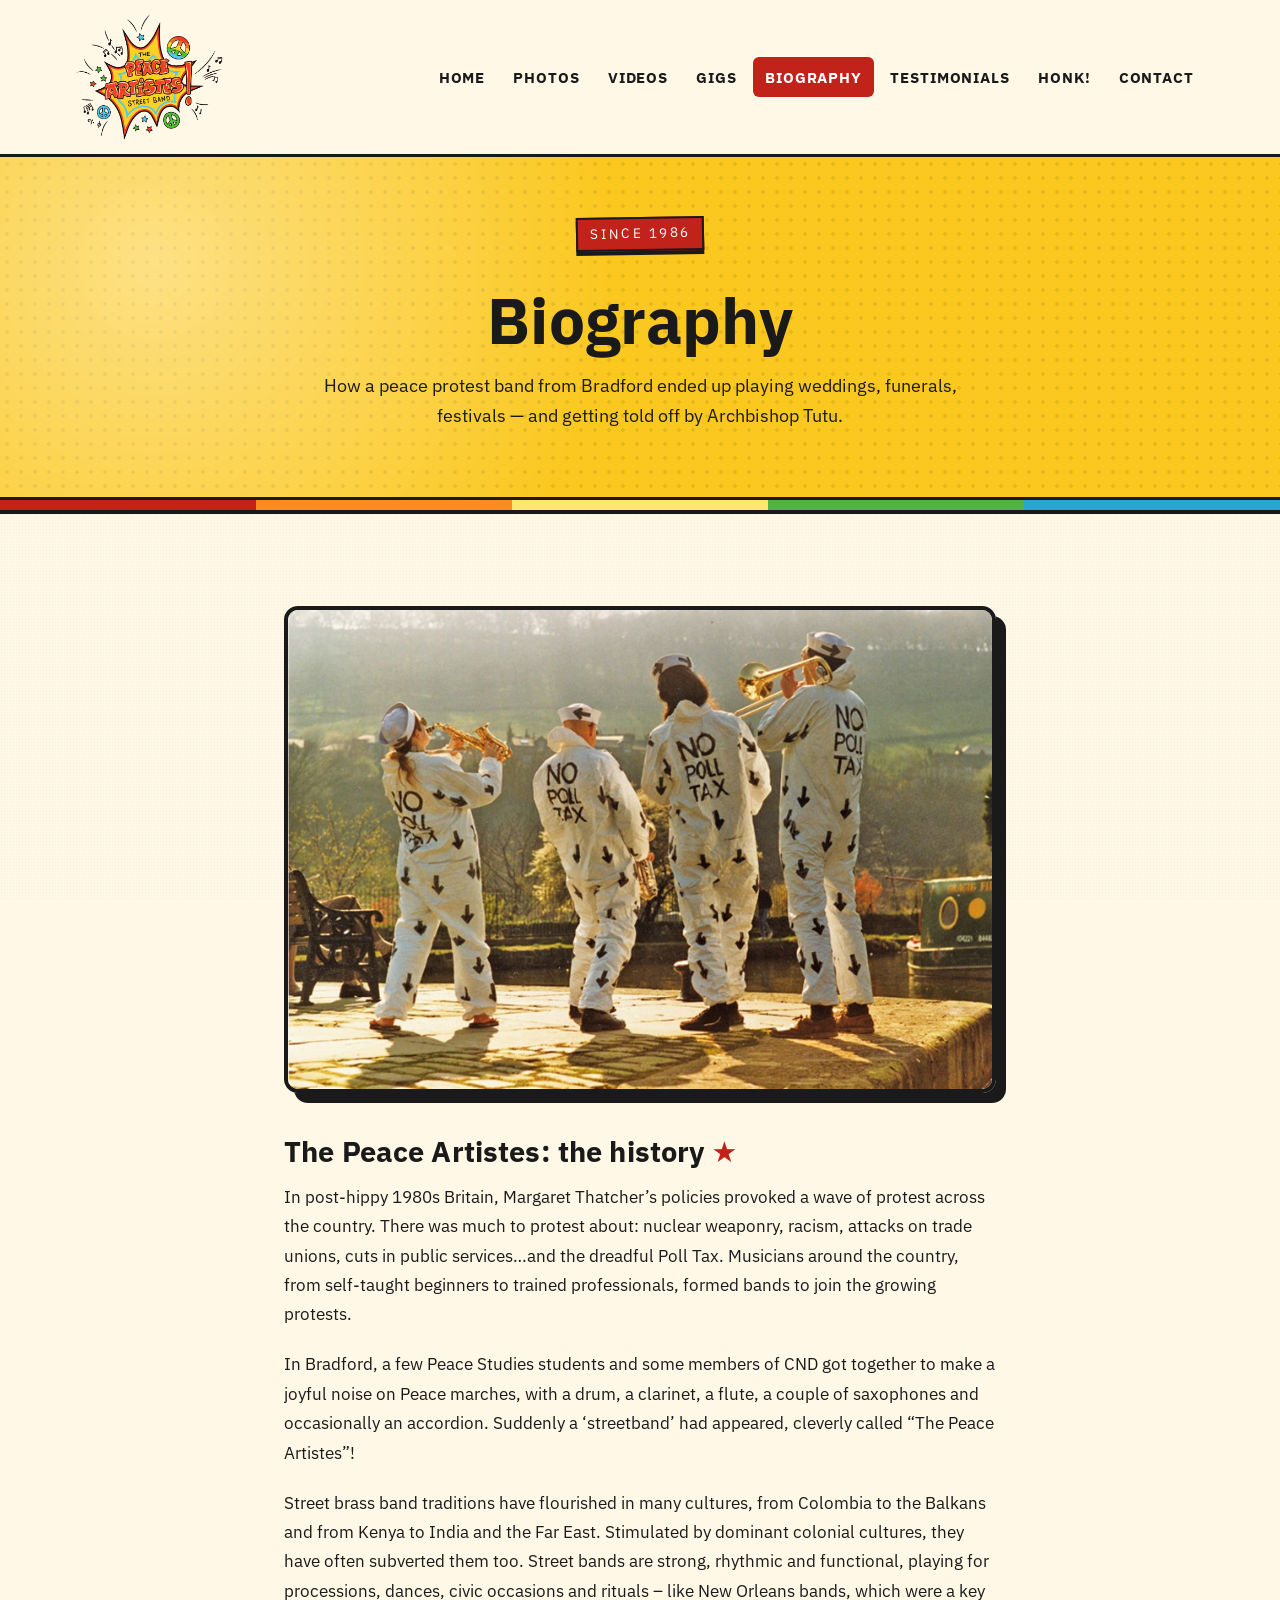
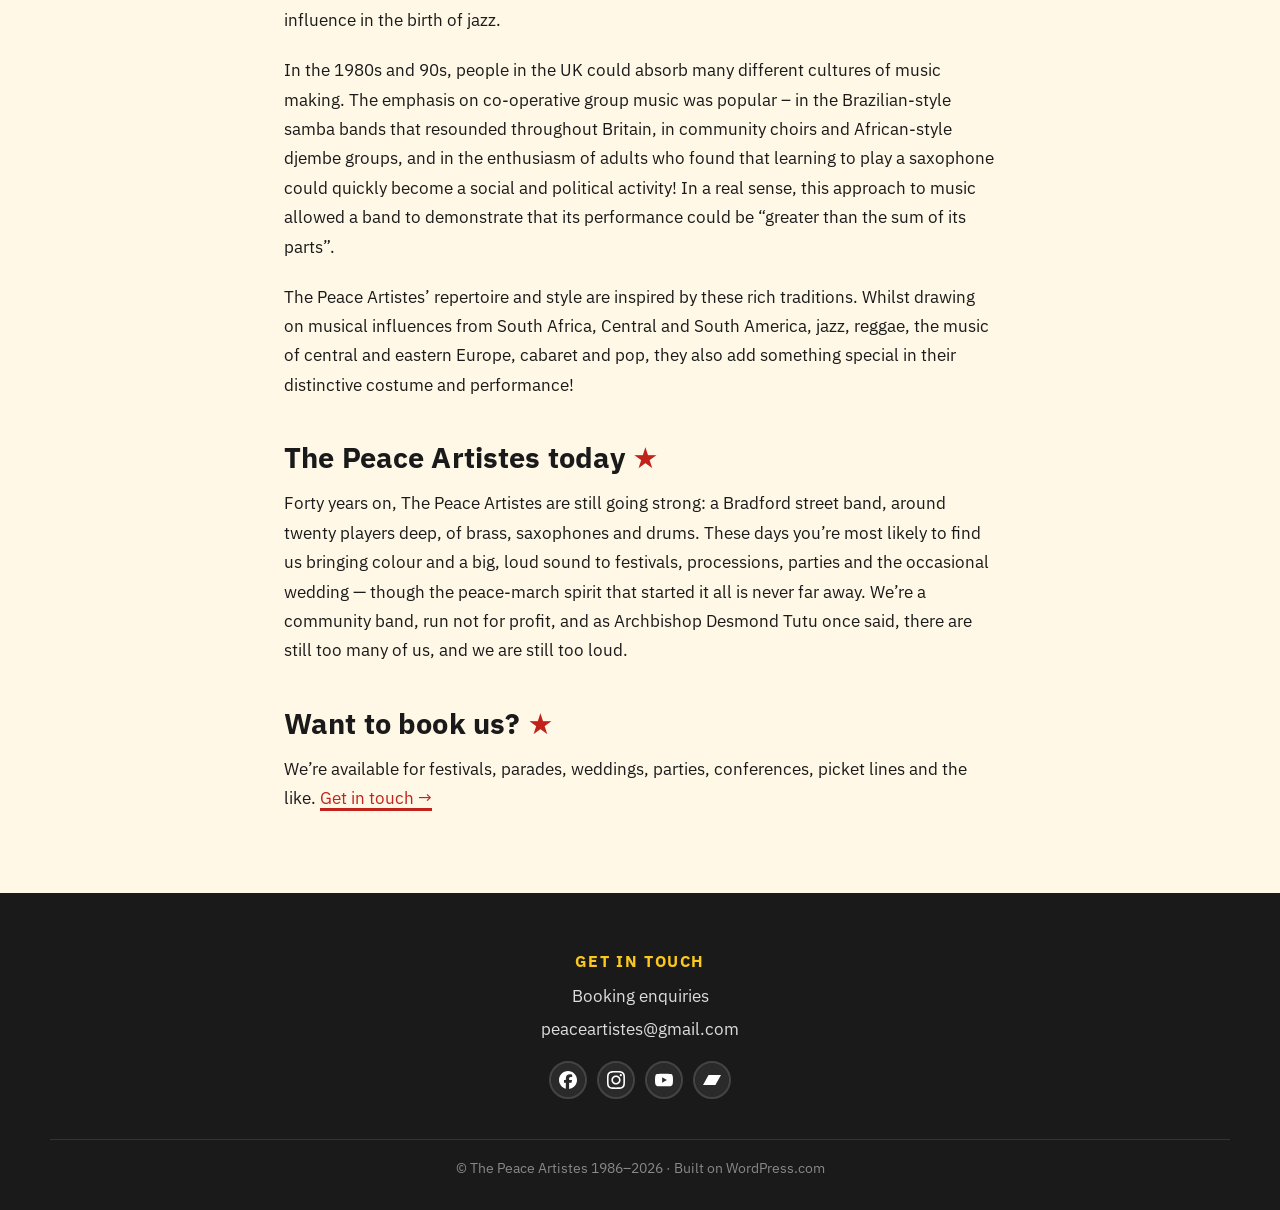
==== biography.html @ a94bdf6c "Add Testimonials page (real quotes from old site) and Testimonials menu item site-wide" ====
<!doctype html>
<html lang="en-GB">
<head>
  <meta charset="utf-8">
  <meta name="viewport" content="width=device-width, initial-scale=1">
  <title>Biography — The Peace Artistes</title>
  <meta name="description" content="The story of The Peace Artistes — a Bradford street band born out of 1980s CND marches and still going loud.">
  <link rel="preconnect" href="https://fonts.googleapis.com">
  <link rel="preconnect" href="https://fonts.gstatic.com" crossorigin>
  <link href="https://fonts.googleapis.com/css2?family=IBM+Plex+Sans:wght@400;500;600;700&display=swap" rel="stylesheet">
  <link rel="icon" type="image/png" sizes="32x32" href="assets/favicon-32.png">
  <link rel="icon" href="assets/favicon.ico">
  <link rel="apple-touch-icon" href="assets/favicon-180.png">
  <link rel="stylesheet" href="styles.css">
</head>
<body>

<a class="skip-link" href="#main">Skip to main content</a>

<header class="site-header">
  <div class="container">
    <a class="site-logo" href="index.html" aria-label="The Peace Artistes — Home">
      <img src="assets/logo-colour-transparent.png" alt="The Peace Artistes Street Band">
    </a>
    <button class="nav-toggle" type="button" aria-controls="primary-nav" aria-expanded="false" aria-label="Toggle navigation menu" onclick="(function(b){var n=document.getElementById('primary-nav');var open=n.classList.toggle('is-open');b.setAttribute('aria-expanded', open?'true':'false');})(this)"><span aria-hidden="true">&#9776;</span></button>
    <nav class="site-nav" id="primary-nav" aria-label="Primary">
      <ul>
        <li><a href="index.html">Home</a></li>
        <li><a href="photos.html">Photos</a></li>
        <li><a href="videos.html">Videos</a></li>
        <li><a href="gigs.html">Gigs</a></li>
        <li><a href="biography.html" class="is-active">Biography</a></li>
        <li><a href="testimonials.html">Testimonials</a></li>
        <li><a href="honk.html">HONK!</a></li>
        <li><a href="contact.html">Contact</a></li>
      </ul>
    </nav>
  </div>
</header>

<main id="main">

  <section class="page-hero">
    <div class="container">
      <span class="eyebrow">Since 1986</span>
      <h1>Biography</h1>
      <p class="lead">How a peace protest band from Bradford ended up playing weddings, funerals, festivals — and getting told off by Archbishop Tutu.</p>
    </div>
  </section>

  <article class="bio-article">

    <figure>
      <img src="assets/history-poll-tax.jpg" alt="The Peace Artistes in their early years — band members in white boilersuits painted with ‘NO POLL TAX’ and arrows, playing brass on a Yorkshire hillside">
    </figure>

    <h2>The Peace Artistes: the history <span class="star">&#9733;</span></h2>

    <p>In post-hippy 1980s Britain, Margaret Thatcher’s policies provoked a wave of protest across the country. There was much to protest about: nuclear weaponry, racism, attacks on trade unions, cuts in public services…and the dreadful Poll Tax. Musicians around the country, from self-taught beginners to trained professionals, formed bands to join the growing protests.</p>

    <p>In Bradford, a few Peace Studies students and some members of CND got together to make a joyful noise on Peace marches, with a drum, a clarinet, a flute, a couple of saxophones and occasionally an accordion. Suddenly a ‘streetband’ had appeared, cleverly called “The Peace Artistes”!</p>

    <p>Street brass band traditions have flourished in many cultures, from Colombia to the Balkans and from Kenya to India and the Far East. Stimulated by dominant colonial cultures, they have often subverted them too. Street bands are strong, rhythmic and functional, playing for processions, dances, civic occasions and rituals – like New Orleans bands, which were a key influence in the birth of jazz.</p>

    <p>In the 1980s and 90s, people in the UK could absorb many different cultures of music making. The emphasis on co-operative group music was popular – in the Brazilian-style samba bands that resounded throughout Britain, in community choirs and African-style djembe groups, and in the enthusiasm of adults who found that learning to play a saxophone could quickly become a social and political activity! In a real sense, this approach to music allowed a band to demonstrate that its performance could be “greater than the sum of its parts”.</p>

    <p>The Peace Artistes’ repertoire and style are inspired by these rich traditions. Whilst drawing on musical influences from South Africa, Central and South America, jazz, reggae, the music of central and eastern Europe, cabaret and pop, they also add something special in their distinctive costume and performance!</p>

    <h2>The Peace Artistes today <span class="star">&#9733;</span></h2>
    <p>Forty years on, The Peace Artistes are still going strong: a Bradford street band, around twenty players deep, of brass, saxophones and drums. These days you’re most likely to find us bringing colour and a big, loud sound to festivals, processions, parties and the occasional wedding — though the peace-march spirit that started it all is never far away. We’re a community band, run not for profit, and as Archbishop Desmond Tutu once said, there are still too many of us, and we are still too loud.</p>

    <h2>Want to book us? <span class="star">&#9733;</span></h2>
    <p>We’re available for festivals, parades, weddings, parties, conferences, picket lines and the like. <a href="contact.html">Get in touch &rarr;</a></p>

  </article>

</main>

<footer class="site-footer">
  <div class="container">
    <div>
      <h4>Get in touch</h4>
      <ul>
        <li><a href="contact.html">Booking enquiries</a></li>

        <li><a href="mailto:peaceartistes@gmail.com">peaceartistes@gmail.com</a></li>
      </ul>
        <div style="margin-top: 18px;"><div class="socials" aria-label="Social links">
        <a href="#" aria-label="Facebook"><svg xmlns="http://www.w3.org/2000/svg" viewBox="0 0 24 24" width="18" height="18" fill="currentColor" aria-hidden="true"><path d="M9.101 23.691v-7.98H6.627v-3.667h2.474v-1.58c0-4.085 1.848-5.978 5.858-5.978.401 0 .955.042 1.468.103a8.68 8.68 0 0 1 1.141.195v3.325a8.623 8.623 0 0 0-.653-.036 26.805 26.805 0 0 0-.733-.009c-.707 0-1.259.096-1.675.309a1.686 1.686 0 0 0-.679.622c-.258.42-.374.995-.374 1.752v1.297h3.919l-.386 2.103-.287 1.564h-3.246v8.245C19.396 23.238 24 18.179 24 12.044c0-6.627-5.373-12-12-12s-12 5.373-12 12c0 5.628 3.874 10.35 9.101 11.647Z"/></svg></a>
        <a href="#" aria-label="Instagram"><svg xmlns="http://www.w3.org/2000/svg" viewBox="0 0 24 24" width="18" height="18" fill="currentColor" aria-hidden="true"><path d="M12 0C8.74 0 8.333.015 7.053.072 5.775.132 4.905.333 4.14.63c-.789.306-1.459.717-2.126 1.384S.935 3.35.63 4.14C.333 4.905.131 5.775.072 7.053.012 8.333 0 8.74 0 12s.015 3.667.072 4.947c.06 1.277.261 2.148.558 2.913.306.788.717 1.459 1.384 2.126.667.666 1.336 1.079 2.126 1.384.766.296 1.636.499 2.913.558C8.333 23.988 8.74 24 12 24s3.667-.015 4.947-.072c1.277-.06 2.148-.262 2.913-.558.788-.306 1.459-.718 2.126-1.384.666-.667 1.079-1.335 1.384-2.126.296-.765.499-1.636.558-2.913.06-1.28.072-1.687.072-4.947s-.015-3.667-.072-4.947c-.06-1.277-.262-2.149-.558-2.913-.306-.789-.718-1.459-1.384-2.126C21.319 1.347 20.651.935 19.86.63c-.765-.297-1.636-.499-2.913-.558C15.667.012 15.26 0 12 0zm0 2.16c3.203 0 3.585.016 4.85.071 1.17.055 1.805.249 2.227.415.562.217.96.477 1.382.896.419.42.679.819.896 1.381.164.422.36 1.057.413 2.227.057 1.266.07 1.646.07 4.85s-.015 3.585-.074 4.85c-.061 1.17-.256 1.805-.421 2.227-.224.562-.479.96-.897 1.382-.419.419-.824.679-1.381.896-.42.164-1.065.36-2.235.413-1.274.057-1.649.07-4.859.07-3.211 0-3.586-.015-4.859-.074-1.171-.061-1.816-.256-2.236-.421-.569-.224-.96-.479-1.379-.897-.421-.419-.69-.824-.9-1.38-.165-.42-.359-1.065-.42-2.235-.045-1.26-.061-1.649-.061-4.844 0-3.196.016-3.586.061-4.861.061-1.17.255-1.814.42-2.234.21-.57.479-.96.9-1.381.419-.419.81-.689 1.379-.898.42-.166 1.051-.361 2.221-.421 1.275-.045 1.65-.06 4.859-.06l.045.03zm0 3.678c-3.405 0-6.162 2.76-6.162 6.162 0 3.405 2.76 6.162 6.162 6.162 3.405 0 6.162-2.76 6.162-6.162 0-3.405-2.76-6.162-6.162-6.162zM12 16c-2.21 0-4-1.79-4-4s1.79-4 4-4 4 1.79 4 4-1.79 4-4 4zm7.846-10.405c0 .795-.646 1.44-1.44 1.44-.795 0-1.44-.646-1.44-1.44 0-.794.646-1.439 1.44-1.439.793-.001 1.44.645 1.44 1.439z"/></svg></a>
        <a href="#" aria-label="YouTube"><svg xmlns="http://www.w3.org/2000/svg" viewBox="0 0 24 24" width="18" height="18" fill="currentColor" aria-hidden="true"><path d="M23.498 6.186a3.016 3.016 0 0 0-2.122-2.136C19.505 3.545 12 3.545 12 3.545s-7.505 0-9.377.505A3.017 3.017 0 0 0 .502 6.186C0 8.07 0 12 0 12s0 3.93.502 5.814a3.016 3.016 0 0 0 2.122 2.136c1.871.505 9.376.505 9.376.505s7.505 0 9.377-.505a3.015 3.015 0 0 0 2.122-2.136C24 15.93 24 12 24 12s0-3.93-.502-5.814zM9.545 15.568V8.432L15.818 12l-6.273 3.568z"/></svg></a>
        <a href="#" aria-label="Bandcamp"><svg xmlns="http://www.w3.org/2000/svg" viewBox="0 0 24 24" width="18" height="18" fill="currentColor" aria-hidden="true"><path d="M0 18.75l7.437-13.5H24l-7.438 13.5H0z"/></svg></a>
      </div></div>
    </div>
  </div>
  <div class="legal container">
    &copy; The Peace Artistes 1986–<span id="yr"></span> &middot; Built on WordPress.com
  </div>
</footer>
<script>document.getElementById('yr').textContent = new Date().getFullYear();</script>

</body>
</html>
---- styles.css ----
/* =====================================================================
   The Peace Artistes — draft redesign stylesheet
   Palette derived from the new logo. Comic/poster aesthetic.
   Edit freely; everything is plain CSS, no build step needed.
   ===================================================================== */

:root {
  /* Brand palette pulled from the new logo.
     Two reds: bright accent (#E63027) for borders, badges, icons; deep red
     (#C12219) for any surface that holds body text — meets WCAG AA. */
  --pa-yellow:  #FBC81F;
  --pa-yellow-2:#FFE76B;     /* lighter yellow for hover/tints */
  --pa-red:     #E63027;     /* bright accent red — DO NOT use as bg with white body text */
  --pa-red-deep:#C12219;     /* deeper red — passes AA against white & yellow */
  --pa-blue:    #29A4D4;     /* bright blue — use with INK text only */
  --pa-green:   #4FB540;
  --pa-ink:     #1A1A1A;     /* near-black for body text + outlines */
  --pa-paper:   #FFF8E7;     /* warm off-white background */
  --pa-white:   #FFFFFF;

  /* Theme tokens — these change in dark mode. Use these for body bg,
     body text, paper-bg sections, card surfaces, and "subtle" link colour.
     The bright brand sections (yellow hero, red quote, blue video, black gigs)
     do NOT use these tokens — they stay vibrant in both modes. */
  --pa-bg:        var(--pa-paper);
  --pa-bg-soft:   var(--pa-paper);     /* card surface on paper sections */
  --pa-text:      var(--pa-ink);
  --pa-text-soft: rgba(26,26,26,0.7);  /* dim text on paper */
  --pa-link:      var(--pa-red-deep);
  --pa-link-hov:  var(--pa-red);
  --pa-border:    var(--pa-ink);
  --pa-form-bg:   #FFFFFF;
  --pa-grain:     rgba(0,0,0,0.035);   /* the body::before paper grain */

  /* Type — IBM Plex Sans matches the original peaceartistes.com (Maywood theme).
     One family for both body and headings; we lean on weight (400 vs 700) for hierarchy. */
  --font-display: "IBM Plex Sans", system-ui, -apple-system, "Segoe UI", Helvetica, Arial, sans-serif;
  --font-body:    "IBM Plex Sans", system-ui, -apple-system, "Segoe UI", Helvetica, Arial, sans-serif;

  /* Sizing */
  --container: 1180px;
  --r-sm: 6px;
  --r-md: 14px;
  --r-lg: 22px;
  --shadow-card: 0 6px 0 var(--pa-ink);   /* hard offset shadow = poster feel */
  --shadow-card-sm: 0 4px 0 var(--pa-ink);
}

* { box-sizing: border-box; }

html { scroll-behavior: smooth; }

body {
  margin: 0;
  font-family: var(--font-body);
  font-size: 17px;
  line-height: 1.6;
  color: var(--pa-text);
  background: var(--pa-bg);
  -webkit-font-smoothing: antialiased;
  transition: background-color .2s ease, color .2s ease;
}

/* Optional subtle paper-grain background using a CSS dot pattern */
body::before {
  content: "";
  position: fixed; inset: 0;
  pointer-events: none;
  background-image: radial-gradient(var(--pa-grain) 1px, transparent 1px);
  background-size: 3px 3px;
  z-index: 0;
}

main, header, footer { position: relative; z-index: 1; }

/* ---------- typography ------------------------------------------------ */

h1, h2, h3, h4 {
  font-family: var(--font-display);
  font-weight: 700;
  letter-spacing: 0.005em;
  line-height: 1.1;
  margin: 0 0 .5em;
  color: var(--pa-ink);
}

h1 { font-size: clamp(2.4rem, 5vw + 1rem, 4.8rem); }
h2 { font-size: clamp(1.8rem, 3vw + .5rem, 2.8rem); }
h3 { font-size: clamp(1.3rem, 1.5vw + .5rem, 1.7rem); }

p { margin: 0 0 1em; }

a { color: var(--pa-link); text-decoration-thickness: 3px; text-underline-offset: 4px; }
a:hover { color: var(--pa-link-hov); }
a:focus-visible {
  outline: 3px solid var(--pa-ink);
  outline-offset: 2px;
  border-radius: 2px;
}

.eyebrow {
  display: inline-block;
  font-family: var(--font-display);
  font-size: 0.85rem;
  letter-spacing: 0.18em;
  text-transform: uppercase;
  color: var(--pa-ink);
  background: var(--pa-yellow);
  padding: 4px 12px;
  margin-bottom: 18px;
  transform: rotate(-1deg);
  border: 2px solid var(--pa-ink);
  box-shadow: var(--shadow-card-sm);
}
/* When .eyebrow is the only badge and is directly followed by a heading,
   make sure the heading also has its own breathing room from the top */
.eyebrow + h1,
.eyebrow + h2,
.eyebrow + h3 { margin-top: 0; }
.section-head .eyebrow { margin-bottom: 14px; }

/* Stickers sitting on a yellow band (hero / page-hero) need contrast —
   yellow-on-yellow reads poorly, so switch them to deep red with white text. */
.hero .eyebrow,
.page-hero .eyebrow { background: var(--pa-red-deep); color: #fff; }

/* ---------- layout helpers ------------------------------------------- */

.container { width: 100%; max-width: var(--container); margin: 0 auto; padding: 0 24px; }

section { padding: 90px 0; }
section.tight { padding: 60px 0; }

.section-head { text-align: center; margin-bottom: 48px; }
.section-head p { max-width: 640px; margin: 12px auto 0; opacity: .8; }

/* ---------- buttons --------------------------------------------------- */

.btn {
  display: inline-flex; align-items: center; gap: 10px;
  font-family: var(--font-display);
  font-size: 0.95rem;
  text-transform: uppercase;
  letter-spacing: 0.05em;
  padding: 14px 26px;
  border: 3px solid var(--pa-ink);
  background: var(--pa-yellow);
  color: var(--pa-ink);
  text-decoration: none;
  border-radius: var(--r-md);
  box-shadow: var(--shadow-card);
  transition: transform .12s ease, box-shadow .12s ease, background .12s ease;
  cursor: pointer;
}
.btn:hover { transform: translate(-2px, -2px); box-shadow: 0 10px 0 var(--pa-ink); background: var(--pa-yellow-2); color: var(--pa-ink); }
.btn:active { transform: translate(0,2px); box-shadow: 0 2px 0 var(--pa-ink); }

.btn--red    { background: var(--pa-red-deep); color: #fff; }
.btn--red:hover { background: var(--pa-red); color: #fff; }
.btn--blue   { background: var(--pa-blue);  color: var(--pa-ink); }
.btn--white  { background: #fff; }
.btn--ghost  { background: transparent; }

.btn:focus-visible {
  outline: 3px solid var(--pa-ink);
  outline-offset: 4px;
}

/* ---------- header / nav --------------------------------------------- */

.site-header {
  position: sticky; top: 0; z-index: 50;
  background: var(--pa-bg);
  border-bottom: 3px solid var(--pa-text);
  transition: background-color .2s ease, border-color .2s ease;
}
.site-header .container {
  display: flex; align-items: center; justify-content: space-between;
  gap: 24px; padding-top: 12px; padding-bottom: 12px;
}
.site-logo { display: inline-block; }
.site-logo,
.site-logo:hover,
.site-logo:focus { text-decoration: none; }
.site-logo img { display: block; height: 130px; width: auto; }
@media (max-width: 880px) { .site-logo img { height: 80px; } }

/* (unused — kept for the dark-mode wordmark text variant if ever re-enabled) */
.site-logo .wordmark {
  display: inline-flex;
  flex-direction: column;
  align-items: flex-start;
  line-height: 0.95;
  font-family: var(--font-display);
}
.site-logo .wm-top {
  font-size: 0.7rem;
  letter-spacing: 0.22em;
  color: var(--pa-text);
  margin-bottom: 4px;
}
.site-logo .wm-main {
  font-size: 1.7rem;
  letter-spacing: 0.02em;
  color: var(--pa-red-deep);
  text-shadow: 2px 2px 0 var(--pa-yellow);
}
.site-logo .wm-bot {
  font-size: 0.75rem;
  letter-spacing: 0.18em;
  color: var(--pa-text);
  margin-top: 6px;
}
@media (max-width: 880px) {
  .site-logo .wm-main { font-size: 1.3rem; }
  .site-logo .wm-top, .site-logo .wm-bot { font-size: 0.65rem; }
}

.site-nav ul {
  display: flex; gap: 4px;
  list-style: none; margin: 0; padding: 0;
  font-family: var(--font-display);
  font-size: 0.95rem;
  font-weight: 700;
  text-transform: uppercase;
  letter-spacing: 0.06em;
}
.site-nav a {
  display: inline-block;
  padding: 8px 12px;
  color: var(--pa-text);
  text-decoration: none;
  border-radius: var(--r-sm);
  position: relative;
}
.site-nav a:hover { background: var(--pa-yellow); color: var(--pa-ink); }
.site-nav a.is-active { background: var(--pa-red-deep); color: #fff; }
.site-nav a:focus-visible {
  outline: 3px solid var(--pa-ink);
  outline-offset: 2px;
}
.nav-toggle:focus-visible {
  outline: 3px solid var(--pa-ink);
  outline-offset: 2px;
}

.nav-toggle { display: none; background: none; border: 0; font-size: 1.6rem; cursor: pointer; }

@media (max-width: 880px) {
  .nav-toggle { display: block; }
  .site-nav { position: absolute; top: 100%; left: 0; right: 0; background: var(--pa-paper); border-bottom: 3px solid var(--pa-ink); display: none; }
  .site-nav.is-open { display: block; }
  .site-nav ul { flex-direction: column; padding: 12px 24px 18px; gap: 2px; }
  .site-logo img { height: 70px; }
}

/* ---------- hero ------------------------------------------------------ */

.hero {
  position: relative;
  background: var(--pa-yellow);
  color: var(--pa-ink);
  overflow: hidden;
  padding: 70px 0 100px;
  border-bottom: 4px solid var(--pa-ink);
}
/* Halftone dot pattern + soft radial highlight = poster feel */
.hero::before {
  content: ""; position: absolute; inset: 0;
  background-image:
    radial-gradient(circle at 18% 18%, rgba(255,255,255,0.55) 0, transparent 45%),
    radial-gradient(rgba(0,0,0,0.08) 2px, transparent 2px);
  background-size: auto, 14px 14px;
  pointer-events: none;
}
/* Big rainbow stripes peeking from the bottom edge */
.hero::after {
  content: ""; position: absolute; left: 0; right: 0; bottom: -2px; height: 14px;
  background: linear-gradient(90deg,
    var(--pa-red) 0 20%,
    #FF8A1F 20% 40%,
    var(--pa-yellow-2) 40% 60%,
    var(--pa-green) 60% 80%,
    var(--pa-blue) 80% 100%);
  border-top: 3px solid var(--pa-ink);
}

.hero .container { position: relative; display: grid; grid-template-columns: 1.1fr .9fr; gap: 56px; align-items: center; }

.hero__logo-big {
  display: block;
  width: 100%;
  max-width: 520px;
  height: auto;
  margin: 8px 0 18px;
  filter: drop-shadow(0 6px 0 rgba(0,0,0,0.12));
}

.hero__copy h1 {
  font-size: clamp(1.6rem, 2.5vw + .6rem, 2.4rem);
  font-family: var(--font-display);
  line-height: 1.1;
  color: var(--pa-ink);
  margin-top: 10px;
}
.hero__copy h1 .accent { color: var(--pa-red-deep); }
.hero__copy p.lead { font-size: 1.15rem; max-width: 480px; }
.hero__ctas { display: flex; gap: 14px; flex-wrap: wrap; margin-top: 22px; }

.hero__visual { position: relative; }
.hero__photo {
  aspect-ratio: 3 / 2;
  background: #2a2a2a;
  border: 4px solid var(--pa-ink);
  border-radius: var(--r-lg);
  box-shadow: 14px 14px 0 var(--pa-ink);
  transform: rotate(1.5deg);
  overflow: hidden;
  position: relative;
}
.hero__photo img {
  display: block;
  width: 100%;
  height: 100%;
  object-fit: cover;
  object-position: center;
}
@media (max-width: 880px) {
  .hero { padding: 50px 0 80px; }
  .hero .container { grid-template-columns: 1fr; gap: 40px; }
  .hero__logo-big { max-width: 380px; margin-left: auto; margin-right: auto; }
  .hero__copy { text-align: center; }
  .hero__copy p.lead { margin-left: auto; margin-right: auto; }
  .hero__ctas { justify-content: center; }
  .hero__photo { transform: rotate(0); box-shadow: 10px 10px 0 var(--pa-ink); }
}

/* ---------- Tutu quote band ----------------------------------------- */

.quote-band {
  background: var(--pa-red-deep);
  color: #fff;
  border-top: 4px solid var(--pa-ink);
  border-bottom: 4px solid var(--pa-ink);
  padding: 70px 0;
  position: relative;
  overflow: hidden;
}
.quote-band::before, .quote-band::after {
  content: "";
  position: absolute; top: 50%; transform: translateY(-50%);
  width: 140px; height: 140px;
  background-image: radial-gradient(rgba(255,255,255,0.25) 2px, transparent 2px);
  background-size: 14px 14px;
}
.quote-band::before { left: -30px; }
.quote-band::after  { right: -30px; }

.quote-band blockquote {
  font-family: var(--font-display);
  font-size: clamp(1.6rem, 3vw + .8rem, 3rem);
  line-height: 1.1;
  margin: 0 auto;
  max-width: 920px;
  text-align: center;
  position: relative;
  z-index: 1;
  color: #fff;
}
.quote-band blockquote::before { content: "\201C"; font-size: 1.4em; color: var(--pa-yellow); line-height: 0; vertical-align: -0.3em; margin-right: 6px; }
.quote-band blockquote::after  { content: "\201D"; font-size: 1.4em; color: var(--pa-yellow); line-height: 0; vertical-align: -0.5em; margin-left: 6px; }
.quote-band cite {
  display: block; margin-top: 18px; text-align: center;
  font-family: var(--font-body); font-style: normal; font-weight: 700;
  font-size: 1rem; letter-spacing: 0.08em; text-transform: uppercase;
  color: #fff;
}

/* ---------- about ----------------------------------------------------- */

.about { background: var(--pa-bg); }
.about__grid { display: grid; grid-template-columns: 1fr 1fr; gap: 56px; align-items: center; }
.about__copy h2 { margin-bottom: 14px; }
.about__copy h2 .star { color: var(--pa-red); }
.about__badge {
  display: inline-block;
  font-family: var(--font-display);
  background: var(--pa-blue);
  color: var(--pa-ink);
  padding: 8px 16px;
  margin-bottom: 22px;
  transform: rotate(-2deg);
  border: 3px solid var(--pa-ink);
  box-shadow: var(--shadow-card-sm);
}
.about__photos { display: grid; grid-template-columns: 1fr 1fr; grid-template-rows: 220px 220px; gap: 14px; }
.about__photos .ph {
  border: 3px solid var(--pa-ink); border-radius: var(--r-md); overflow: hidden;
  background: #ddd; box-shadow: var(--shadow-card-sm);
  position: relative;
}
.about__photos .ph img {
  display: block;
  width: 100%; height: 100%;
  object-fit: cover;
  object-position: center;
}
.about__photos .ph:nth-child(2) { transform: rotate(1.5deg); }
.about__photos .ph:nth-child(3) { transform: rotate(-1.5deg); }

@media (max-width: 880px) { .about__grid { grid-template-columns: 1fr; } }

/* ---------- gigs preview --------------------------------------------- */

.gigs { background: var(--pa-ink); color: #fff; }
.gigs > .container > .section-head h2 { color: #fff; text-align: center; }
.gigs__list { display: grid; grid-template-columns: repeat(3, 1fr); gap: 20px; margin-top: 32px; }
.gig-card {
  background: var(--pa-bg-soft); color: var(--pa-text);
  border: 3px solid var(--pa-border); border-radius: var(--r-md);
  padding: 22px; box-shadow: var(--shadow-card);
  display: flex; flex-direction: column; gap: 6px;
}
.gig-card:nth-child(2) { transform: rotate(-1.2deg); }
.gig-card:nth-child(3) { transform: rotate(1deg); }
.gig-card .date {
  font-family: var(--font-display);
  font-size: 2rem; line-height: 1;
  color: var(--pa-red-deep);
}
.gig-card .month {
  font-family: var(--font-display);
  font-size: .9rem;
  letter-spacing: .15em;
  text-transform: uppercase;
}
.gig-card h3 { margin: 8px 0 0; font-size: 1.15rem; }
.gig-card .meta { font-size: .95rem; opacity: .85; }
.gig-card .tag {
  align-self: flex-start;
  background: var(--pa-yellow); border: 2px solid var(--pa-ink);
  font-family: var(--font-display); font-size: .72rem; text-transform: uppercase; letter-spacing: .1em;
  padding: 2px 8px; margin-top: 8px;
}
.gigs .more { text-align: center; margin-top: 36px; }
@media (max-width: 880px) { .gigs__list { grid-template-columns: 1fr; } }

/* ---------- gallery preview ----------------------------------------- */

.gallery { background: var(--pa-bg); }
.gallery__grid {
  display: grid;
  grid-template-columns: repeat(4, 1fr);
  grid-template-rows: 220px 220px;
  gap: 14px;
  margin-top: 32px;
}
.gallery__grid .tile {
  border: 3px solid var(--pa-ink); border-radius: var(--r-md);
  background: #ddd; box-shadow: var(--shadow-card-sm);
  overflow: hidden;
  position: relative;
}
.gallery__grid .tile img {
  display: block;
  width: 100%; height: 100%;
  object-fit: cover;
  object-position: center;
}
.gallery__grid .tile:nth-child(1) { grid-column: span 2; grid-row: span 2; }
.gallery .more { text-align: center; margin-top: 32px; }
@media (max-width: 880px) {
  .gallery__grid { grid-template-columns: repeat(2, 1fr); grid-template-rows: 200px 200px 200px; }
  .gallery__grid .tile:nth-child(1) { grid-column: span 2; grid-row: span 1; }
}

/* ---------- video teaser --------------------------------------------- */

.video-teaser { background: var(--pa-blue); color: var(--pa-ink); border-top: 4px solid var(--pa-ink); border-bottom: 4px solid var(--pa-ink); }
.video-teaser h2 { color: var(--pa-ink); text-shadow: 3px 3px 0 var(--pa-yellow); }
.video-teaser .eyebrow { background: var(--pa-yellow); }
.video-teaser__grid { display: grid; grid-template-columns: 1fr 1fr; gap: 48px; align-items: center; }
.video-teaser h2 { font-size: clamp(2rem, 3vw + .5rem, 3rem); }
.video-teaser .player {
  position: relative; aspect-ratio: 16/9;
  background: #111; border: 4px solid var(--pa-ink); border-radius: var(--r-lg);
  box-shadow: 10px 10px 0 var(--pa-ink); overflow: hidden;
  display: flex; align-items: center; justify-content: center;
}
.video-teaser .player::after {
  content: "\25B6";
  font-size: 3rem; color: #fff;
  background: var(--pa-red-deep); width: 90px; height: 90px;
  border-radius: 50%; display: flex; align-items: center; justify-content: center;
  border: 4px solid var(--pa-ink);
  padding-left: 8px;
}
.video-teaser .player .placeholder {
  position: absolute; inset: 0; display: flex; align-items: center; justify-content: center;
  color: rgba(255,255,255,.5); font-family: var(--font-display); font-size: .9rem;
  background: repeating-linear-gradient(45deg, #2a2a2a 0 14px, #1d1d1d 14px 28px);
}
@media (max-width: 880px) { .video-teaser__grid { grid-template-columns: 1fr; } }

/* ---------- booking CTA ---------------------------------------------- */

.booking-cta {
  background: var(--pa-red-deep); color: #fff;
  text-align: center;
  border-top: 4px solid var(--pa-ink);
  border-bottom: 4px solid var(--pa-ink);
}
.booking-cta h2 { color: #fff; text-shadow: 3px 3px 0 var(--pa-ink); }
.booking-cta p { font-size: 1.15rem; max-width: 640px; margin: 12px auto 28px; }

/* ---------- footer --------------------------------------------------- */

.site-footer {
  background: var(--pa-ink); color: #ddd;
  padding: 60px 0 30px;
}
.site-footer > .container { display: flex; flex-direction: column; align-items: center; text-align: center; gap: 12px; }
.site-footer > .container .socials { justify-content: center; }
.site-footer .legal { display: block; }
.site-footer h4 {
  color: var(--pa-yellow);
  font-family: var(--font-display);
  font-size: 1rem; letter-spacing: .1em; text-transform: uppercase;
  margin-bottom: 12px;
}
.site-footer ul { list-style: none; margin: 0; padding: 0; }
.site-footer li { margin-bottom: 6px; }
.site-footer a { color: #ddd; text-decoration: none; }
.site-footer a:hover { color: var(--pa-yellow); }
.site-footer .footer-logo img { height: 100px; width: auto; margin-bottom: 12px; }
.site-footer .legal {
  border-top: 1px solid #333; margin-top: 40px; padding-top: 18px;
  text-align: center; color: #888; font-size: .85rem;
}
.site-footer .socials { display: flex; gap: 10px; margin-top: 12px; }
.site-footer .socials a {
  display: inline-flex; align-items: center; justify-content: center;
  width: 38px; height: 38px;
  border-radius: 50%; background: #2a2a2a; color: #fff;
  font-family: var(--font-display); font-size: .8rem;
  border: 2px solid #444;
}
.site-footer .socials a:hover { background: var(--pa-yellow); color: var(--pa-ink); border-color: var(--pa-yellow); }
@media (max-width: 880px) { .site-footer > .container { grid-template-columns: 1fr; } }

/* ---------- generic placeholder note for review ---------------------- */

.placeholder-note {
  font-family: var(--font-display);
  font-size: .78rem;
  letter-spacing: .08em;
  opacity: .85;
}

/* =====================================================================
   Inner-page layout — shared by Photos, Videos, Gigs, Bio, Testimonials,
   Contact, HONK! pages.
   ===================================================================== */

/* Shorter page hero (the homepage hero is unique to the homepage) */
.page-hero {
  background: var(--pa-yellow);
  color: var(--pa-ink);
  padding: 60px 0 80px;
  border-bottom: 4px solid var(--pa-ink);
  position: relative;
  overflow: hidden;
  text-align: center;
}
.page-hero::before {
  content: ""; position: absolute; inset: 0;
  background-image:
    radial-gradient(circle at 12% 30%, rgba(255,255,255,0.45) 0, transparent 40%),
    radial-gradient(rgba(0,0,0,0.08) 2px, transparent 2px);
  background-size: auto, 14px 14px;
  pointer-events: none;
}
.page-hero::after {
  content: ""; position: absolute; left: 0; right: 0; bottom: -2px; height: 12px;
  background: linear-gradient(90deg,
    var(--pa-red-deep) 0 20%,
    #FF8A1F 20% 40%,
    var(--pa-yellow-2) 40% 60%,
    var(--pa-green) 60% 80%,
    var(--pa-blue) 80% 100%);
  border-top: 3px solid var(--pa-ink);
}
.page-hero > .container { position: relative; z-index: 1; }
.page-hero h1 {
  font-size: clamp(2.4rem, 4vw + 1rem, 4rem);
  margin: 16px 0 16px;
}
.page-hero p.lead {
  font-size: 1.15rem;
  max-width: 640px;
  margin: 0 auto;
}

/* ---------- Photos page --------------------------------------------- */
.photo-section { padding: 70px 0; }
.photo-section + .photo-section { border-top: 2px dashed rgba(0,0,0,0.08); }
.photo-section__head { text-align: center; margin-bottom: 36px; }
.photo-section__head h2 { margin: 12px 0 8px; }
.photo-section__head .meta { font-family: var(--font-display); font-size: .9rem; letter-spacing: .1em; text-transform: uppercase; opacity: .7; }

.photo-grid {
  display: grid;
  grid-template-columns: repeat(12, 1fr);
  gap: 14px;
}
.photo-grid .pg {
  border: 3px solid var(--pa-ink);
  border-radius: var(--r-md);
  overflow: hidden;
  background: #ddd;
  box-shadow: var(--shadow-card-sm);
  position: relative;
}
.photo-grid .pg img { display: block; width: 100%; height: 100%; object-fit: cover; }
.photo-grid .pg.size-l  { grid-column: span 8; aspect-ratio: 16/10; }
.photo-grid .pg.size-m  { grid-column: span 4; aspect-ratio: 4/5; }
.photo-grid .pg.size-s  { grid-column: span 4; aspect-ratio: 1/1; }
.photo-grid .pg.size-w  { grid-column: span 6; aspect-ratio: 3/2; }
.photo-grid .pg.size-t  { grid-column: span 4; aspect-ratio: 3/4; }
.photo-grid .pg:hover img { transform: scale(1.03); transition: transform .4s ease; }
@media (max-width: 880px) {
  .photo-grid .pg.size-l,
  .photo-grid .pg.size-m,
  .photo-grid .pg.size-s,
  .photo-grid .pg.size-w,
  .photo-grid .pg.size-t { grid-column: span 12; aspect-ratio: 3/2; }
}

/* ---------- Videos page --------------------------------------------- */
.video-grid {
  display: grid;
  grid-template-columns: repeat(auto-fill, minmax(300px, 1fr));
  gap: 24px;
  margin-top: 32px;
}
.video-card {
  background: var(--pa-bg-soft); color: var(--pa-text);
  border: 3px solid var(--pa-border);
  border-radius: var(--r-md);
  box-shadow: var(--shadow-card-sm);
  overflow: hidden;
}
.video-card .frame {
  position: relative;
  aspect-ratio: 16/9;
  background: repeating-linear-gradient(45deg, #2a2a2a 0 14px, #1d1d1d 14px 28px);
  display: flex; align-items: center; justify-content: center;
}
.video-card .frame::after {
  content: "\25B6";
  font-size: 2.4rem;
  color: #fff;
  background: var(--pa-red-deep);
  width: 70px; height: 70px;
  border-radius: 50%;
  border: 3px solid var(--pa-ink);
  display: flex; align-items: center; justify-content: center;
  padding-left: 6px;
}
.video-card .body { padding: 18px 20px 22px; }
.video-card h3 { font-size: 1.1rem; margin: 0 0 4px; }
.video-card .meta { font-family: var(--font-display); font-size: .78rem; letter-spacing: .1em; text-transform: uppercase; opacity: .7; }

.featured-video {
  position: relative;
  aspect-ratio: 16/9;
  background: repeating-linear-gradient(45deg, #2a2a2a 0 14px, #1d1d1d 14px 28px);
  border: 4px solid var(--pa-ink);
  border-radius: var(--r-lg);
  box-shadow: 14px 14px 0 var(--pa-ink);
  margin: 40px 0 24px;
  display: flex; align-items: center; justify-content: center;
}
.featured-video::after {
  content: "\25B6";
  font-size: 3.5rem;
  color: #fff;
  background: var(--pa-red-deep);
  width: 100px; height: 100px;
  border-radius: 50%;
  border: 4px solid var(--pa-ink);
  display: flex; align-items: center; justify-content: center;
  padding-left: 8px;
}

/* ---------- Gigs page ------------------------------------------------ */
.gig-list { display: grid; grid-template-columns: 1fr; gap: 16px; margin-top: 24px; }
.gig-row {
  background: var(--pa-bg-soft); color: var(--pa-text);
  border: 3px solid var(--pa-border);
  border-radius: var(--r-md);
  box-shadow: var(--shadow-card-sm);
  padding: 22px 24px;
  display: grid;
  grid-template-columns: 120px 1fr auto;
  gap: 24px;
  align-items: center;
}
.gig-row .date-block {
  text-align: center;
  border-right: 3px dashed var(--pa-ink);
  padding-right: 18px;
}
.gig-row .date-block .day {
  font-family: var(--font-display);
  font-size: 2.4rem;
  line-height: 1;
  color: var(--pa-red-deep);
}
.gig-row .date-block .month {
  font-family: var(--font-display);
  font-size: .85rem;
  letter-spacing: .15em;
  text-transform: uppercase;
  margin-top: 6px;
}
.gig-row .info h3 { margin: 0 0 4px; font-size: 1.2rem; }
.gig-row .info .where { opacity: .8; font-size: .95rem; }
.gig-row .info .desc { margin-top: 8px; font-size: .92rem; opacity: .85; }
.gig-row .tags { display: flex; gap: 8px; flex-wrap: wrap; }
.gig-row .tags .tag {
  background: var(--pa-yellow); border: 2px solid var(--pa-ink);
  font-family: var(--font-display); font-size: .75rem;
  text-transform: uppercase; letter-spacing: .1em;
  padding: 4px 10px;
}
.gig-row.past { opacity: .8; }
.gig-row.past .date-block .day { color: var(--pa-ink); }
@media (max-width: 720px) {
  .gig-row { grid-template-columns: 1fr; gap: 14px; padding: 18px; }
  .gig-row .date-block { border-right: 0; border-bottom: 3px dashed var(--pa-ink); padding: 0 0 12px; display: flex; gap: 12px; align-items: baseline; justify-content: flex-start; }
  .gig-row .date-block .day { font-size: 2rem; }
  .gig-row .tags { justify-content: flex-start; }
}

.section-label {
  font-family: var(--font-display);
  font-size: 1.4rem;
  margin: 36px 0 10px;
  letter-spacing: .04em;
  display: flex; align-items: center; gap: 14px;
}
.section-label::before, .section-label::after {
  content: ""; flex: 1; height: 3px; background: var(--pa-ink);
}

/* ---------- Biography page ------------------------------------------ */
.bio-article {
  max-width: 760px;
  margin: 0 auto;
  padding: 60px 24px;
  font-size: 1.08rem;
  line-height: 1.7;
}
.bio-article p { margin: 0 0 1.2em; }
.bio-article h2 {
  margin: 1.5em 0 .5em;
  font-size: 1.8rem;
}
.bio-article h2 .star { color: var(--pa-red-deep); }
.bio-article figure { margin: 32px 0; }
.bio-article figure img {
  display: block;
  width: 100%;
  border: 4px solid var(--pa-ink);
  border-radius: var(--r-md);
  box-shadow: 10px 10px 0 var(--pa-ink);
}
.bio-article figure.tilt-l img { transform: rotate(-1.5deg); }
.bio-article figure.tilt-r img { transform: rotate(1.5deg); }
.bio-article figcaption {
  font-family: var(--font-display);
  font-size: .8rem;
  letter-spacing: .08em;
  text-transform: uppercase;
  text-align: center;
  margin-top: 18px;
  opacity: .7;
}
.bio-article .pull-quote {
  border-left: 6px solid var(--pa-red-deep);
  padding: 6px 0 6px 22px;
  margin: 32px 0;
  font-size: 1.4rem;
  font-family: var(--font-display);
  line-height: 1.2;
}

/* ---------- Testimonials page --------------------------------------- */
.testimonials-grid {
  display: grid;
  grid-template-columns: repeat(auto-fill, minmax(320px, 1fr));
  gap: 24px;
  margin-top: 32px;
}
.testimonial-card {
  background: var(--pa-bg-soft); color: var(--pa-text);
  border: 3px solid var(--pa-border);
  border-radius: var(--r-md);
  box-shadow: var(--shadow-card-sm);
  padding: 26px 28px;
  position: relative;
}
.testimonial-card::before {
  content: "\201C";
  font-family: var(--font-display);
  font-size: 4rem;
  position: absolute;
  top: -8px; left: 16px;
  color: var(--pa-red-deep);
  line-height: 1;
}
.testimonial-card blockquote {
  margin: 16px 0 18px;
  font-size: 1.05rem;
  line-height: 1.5;
}
.testimonial-card cite {
  display: block;
  font-style: normal;
  font-family: var(--font-display);
  font-size: .9rem;
  letter-spacing: .08em;
  text-transform: uppercase;
}
.testimonial-card cite .org {
  display: block;
  font-family: var(--font-body);
  font-weight: 700;
  text-transform: none;
  letter-spacing: 0;
  font-size: .88rem;
  opacity: .7;
  margin-top: 4px;
}

.featured-quote {
  background: var(--pa-red-deep);
  color: #fff;
  border-top: 4px solid var(--pa-ink);
  border-bottom: 4px solid var(--pa-ink);
  padding: 70px 0;
  text-align: center;
}
.featured-quote blockquote {
  font-family: var(--font-display);
  font-size: clamp(1.8rem, 3.5vw + .5rem, 3.2rem);
  line-height: 1.1;
  max-width: 920px;
  margin: 0 auto;
}
.featured-quote blockquote::before { content: "\201C"; color: var(--pa-yellow); margin-right: 6px; }
.featured-quote blockquote::after { content: "\201D"; color: var(--pa-yellow); margin-left: 6px; }
.featured-quote cite { display: block; margin-top: 22px; font-style: normal; font-family: var(--font-body); font-weight: 700; letter-spacing: .08em; text-transform: uppercase; color: #fff; }

/* ---------- Contact page -------------------------------------------- */
.contact-grid {
  display: grid;
  grid-template-columns: 1.4fr 1fr;
  gap: 48px;
  align-items: start;
  padding: 60px 0;
}
.contact-form {
  background: var(--pa-bg-soft); color: var(--pa-text);
  border: 3px solid var(--pa-border);
  border-radius: var(--r-md);
  box-shadow: var(--shadow-card);
  padding: 32px;
}
.contact-form .field { margin-bottom: 18px; }
.contact-form label {
  display: block;
  font-family: var(--font-display);
  font-size: .85rem;
  letter-spacing: .1em;
  text-transform: uppercase;
  margin-bottom: 6px;
}
.contact-form input,
.contact-form textarea,
.contact-form select {
  width: 100%;
  padding: 12px 14px;
  border: 2px solid var(--pa-border);
  background: var(--pa-form-bg);
  color: var(--pa-text);
  border-radius: var(--r-sm);
  font: inherit;
  font-size: 1rem;
}
.contact-form input:focus,
.contact-form textarea:focus,
.contact-form select:focus {
  outline: 3px solid var(--pa-blue);
  outline-offset: 2px;
}
.contact-form textarea { min-height: 140px; resize: vertical; }
.contact-form .submit-row { margin-top: 8px; }
.contact-aside {
  background: var(--pa-ink);
  color: #fff;
  border-radius: var(--r-md);
  padding: 32px;
  border: 3px solid var(--pa-ink);
  box-shadow: var(--shadow-card);
}
.contact-aside h3 { color: var(--pa-yellow); }
.contact-aside ul { list-style: none; margin: 0 0 18px; padding: 0; }
.contact-aside li { margin-bottom: 10px; line-height: 1.4; }
.contact-aside a { color: #fff; }
.contact-aside a:hover { color: var(--pa-yellow); }
@media (max-width: 880px) { .contact-grid { grid-template-columns: 1fr; } }

/* ---------- HONK! page ---------------------------------------------- */
.honk-stack { padding: 60px 0; }
.honk-stack > .container { max-width: 880px; }
.honk-stack p { font-size: 1.08rem; line-height: 1.7; }
.honk-stack h2 { margin-top: 1.8em; }
.honk-banner {
  background: linear-gradient(135deg, var(--pa-red-deep), #8a160F);
  color: #fff;
  border-radius: var(--r-lg);
  border: 4px solid var(--pa-ink);
  box-shadow: 12px 12px 0 var(--pa-ink);
  padding: 40px 36px;
  margin: 36px 0;
  position: relative;
  overflow: hidden;
}
.honk-banner::before {
  content: ""; position: absolute; inset: 0;
  background-image: radial-gradient(rgba(255,255,255,0.18) 2px, transparent 2px);
  background-size: 14px 14px;
  pointer-events: none;
}
.honk-banner > * { position: relative; z-index: 1; }
.honk-banner h3 { color: var(--pa-yellow); font-size: 2rem; margin: 0 0 12px; }

/* HONK! hero — two-column with iconic stage shot left, intro right */
.honk-hero {
  background: var(--pa-ink);
  color: #fff;
  padding: 60px 0 70px;
  border-bottom: 4px solid var(--pa-yellow);
  position: relative;
  overflow: hidden;
}
.honk-hero::before {
  content: ""; position: absolute; inset: 0;
  background-image: radial-gradient(rgba(251,200,31,0.10) 2px, transparent 2px);
  background-size: 14px 14px;
  pointer-events: none;
}
.honk-hero > .container {
  position: relative; z-index: 1;
  display: grid; grid-template-columns: 1fr 1fr; gap: 56px; align-items: center;
}
.honk-hero__photo {
  border: 4px solid var(--pa-yellow);
  border-radius: var(--r-md);
  overflow: hidden;
  box-shadow: 12px 12px 0 var(--pa-red-deep);
}
.honk-hero__photo img { display: block; width: 100%; height: auto; }
.honk-hero__copy h1 {
  color: #fff;
  font-size: clamp(2.4rem, 4vw + 1rem, 4rem);
  margin: 14px 0 18px;
  text-shadow: 3px 3px 0 var(--pa-red-deep);
}
.honk-hero__copy p.lead { font-size: 1.15rem; max-width: 520px; }
@media (max-width: 880px) {
  .honk-hero > .container { grid-template-columns: 1fr; gap: 32px; }
}

/* ---------- accessibility utilities ---------------------------------- */

.visually-hidden {
  position: absolute;
  width: 1px; height: 1px;
  padding: 0; margin: -1px;
  overflow: hidden;
  clip: rect(0, 0, 0, 0);
  white-space: nowrap;
  border: 0;
}

/* Skip link — invisible until focused, then pops above the header */
.skip-link {
  position: absolute;
  left: 12px; top: 12px;
  background: var(--pa-ink);
  color: var(--pa-yellow);
  padding: 10px 16px;
  font-family: var(--font-display);
  font-size: .9rem;
  text-decoration: none;
  border: 3px solid var(--pa-yellow);
  border-radius: var(--r-sm);
  z-index: 100;
  transform: translateY(-150%);
  transition: transform .15s ease;
}
.skip-link:focus,
.skip-link:focus-visible {
  transform: translateY(0);
  outline: none;
}

/* Honour users who prefer less motion: kill transforms/transitions */
@media (prefers-reduced-motion: reduce) {
  *, *::before, *::after {
    animation-duration: 0.01ms !important;
    animation-iteration-count: 1 !important;
    transition-duration: 0.01ms !important;
    scroll-behavior: auto !important;
  }
  .gig-card,
  .about__photos .ph:nth-child(2),
  .about__photos .ph:nth-child(3),
  .hero__photo,
  .eyebrow,
  .about__badge { transform: none !important; }
}
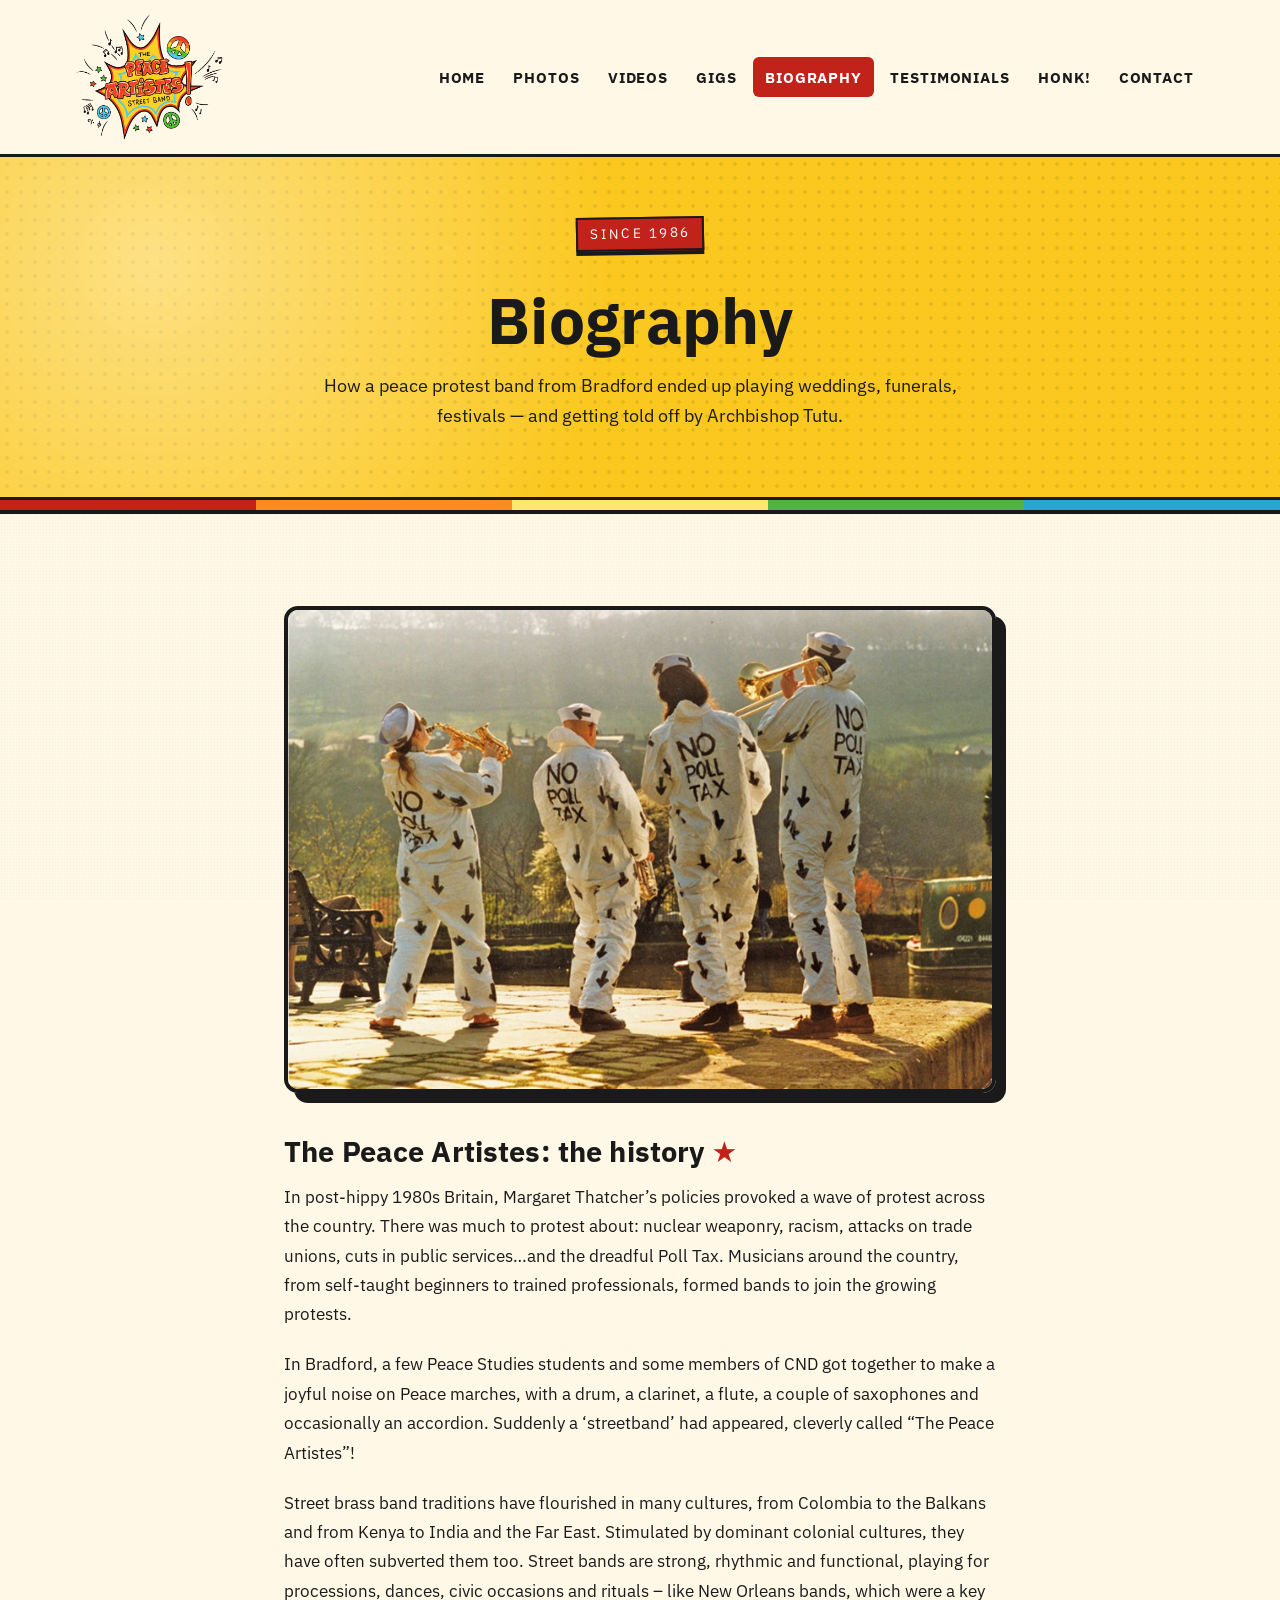
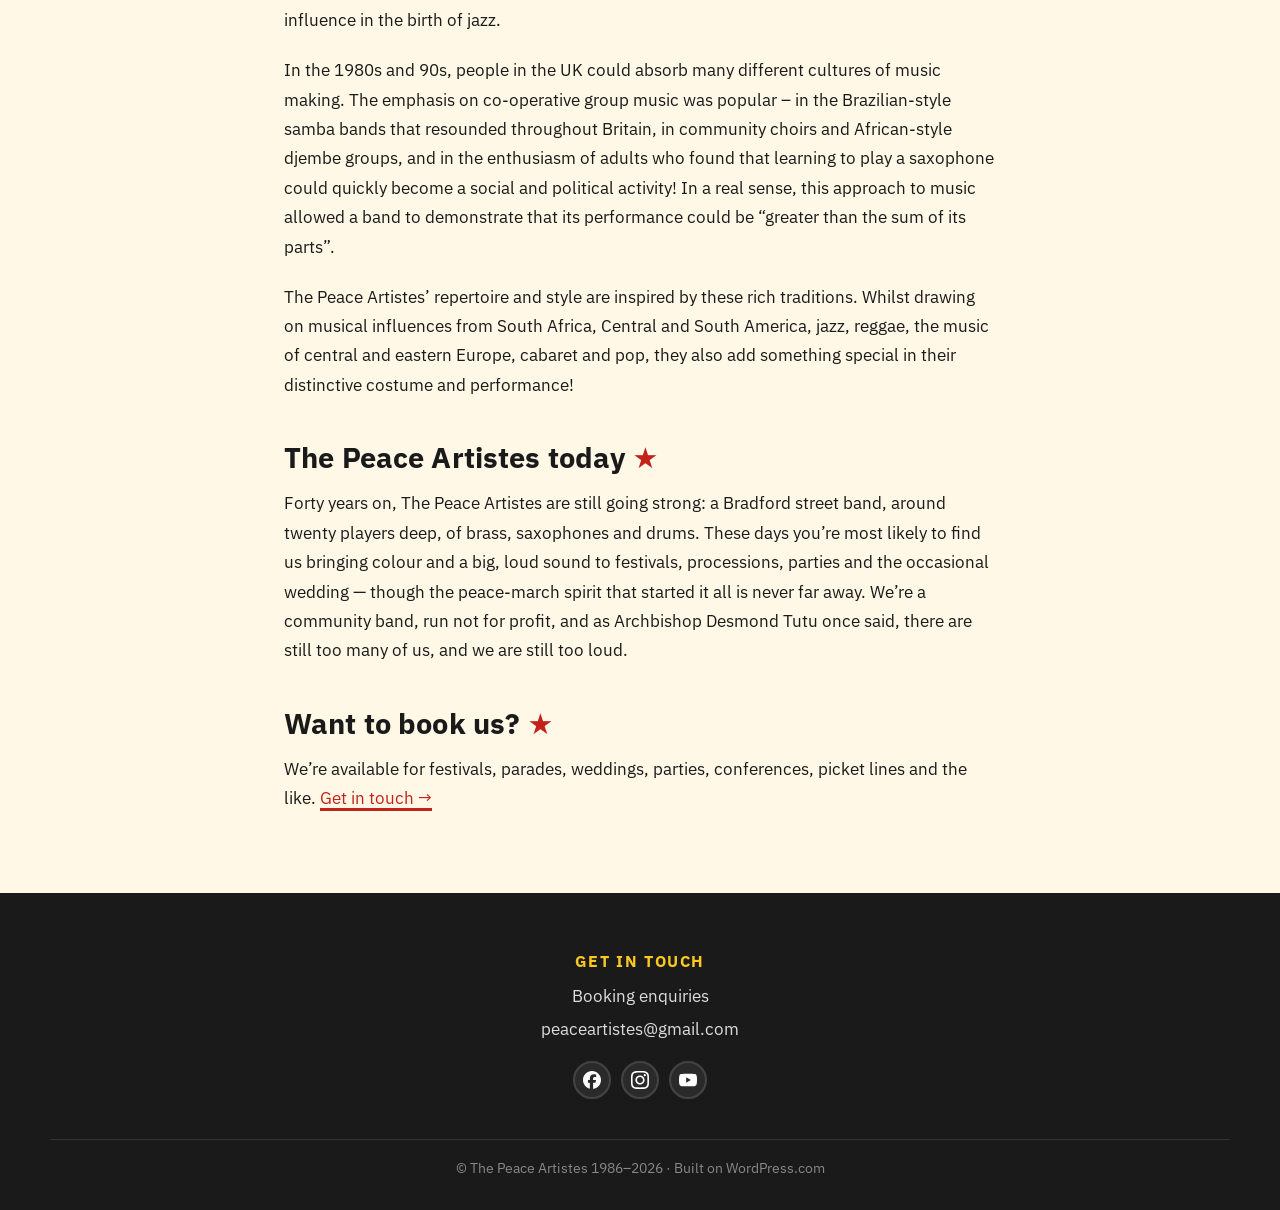
==== commit 959df0db: "Wire footer socials to real Facebook/Instagram/YouTube; remove unused Bandcamp icon" ====
--- a/biography.html
+++ b/biography.html
@@ -86,10 +86,9 @@
         <li><a href="mailto:peaceartistes@gmail.com">peaceartistes@gmail.com</a></li>
       </ul>
         <div style="margin-top: 18px;"><div class="socials" aria-label="Social links">
-        <a href="#" aria-label="Facebook"><svg xmlns="http://www.w3.org/2000/svg" viewBox="0 0 24 24" width="18" height="18" fill="currentColor" aria-hidden="true"><path d="M9.101 23.691v-7.98H6.627v-3.667h2.474v-1.58c0-4.085 1.848-5.978 5.858-5.978.401 0 .955.042 1.468.103a8.68 8.68 0 0 1 1.141.195v3.325a8.623 8.623 0 0 0-.653-.036 26.805 26.805 0 0 0-.733-.009c-.707 0-1.259.096-1.675.309a1.686 1.686 0 0 0-.679.622c-.258.42-.374.995-.374 1.752v1.297h3.919l-.386 2.103-.287 1.564h-3.246v8.245C19.396 23.238 24 18.179 24 12.044c0-6.627-5.373-12-12-12s-12 5.373-12 12c0 5.628 3.874 10.35 9.101 11.647Z"/></svg></a>
-        <a href="#" aria-label="Instagram"><svg xmlns="http://www.w3.org/2000/svg" viewBox="0 0 24 24" width="18" height="18" fill="currentColor" aria-hidden="true"><path d="M12 0C8.74 0 8.333.015 7.053.072 5.775.132 4.905.333 4.14.63c-.789.306-1.459.717-2.126 1.384S.935 3.35.63 4.14C.333 4.905.131 5.775.072 7.053.012 8.333 0 8.74 0 12s.015 3.667.072 4.947c.06 1.277.261 2.148.558 2.913.306.788.717 1.459 1.384 2.126.667.666 1.336 1.079 2.126 1.384.766.296 1.636.499 2.913.558C8.333 23.988 8.74 24 12 24s3.667-.015 4.947-.072c1.277-.06 2.148-.262 2.913-.558.788-.306 1.459-.718 2.126-1.384.666-.667 1.079-1.335 1.384-2.126.296-.765.499-1.636.558-2.913.06-1.28.072-1.687.072-4.947s-.015-3.667-.072-4.947c-.06-1.277-.262-2.149-.558-2.913-.306-.789-.718-1.459-1.384-2.126C21.319 1.347 20.651.935 19.86.63c-.765-.297-1.636-.499-2.913-.558C15.667.012 15.26 0 12 0zm0 2.16c3.203 0 3.585.016 4.85.071 1.17.055 1.805.249 2.227.415.562.217.96.477 1.382.896.419.42.679.819.896 1.381.164.422.36 1.057.413 2.227.057 1.266.07 1.646.07 4.85s-.015 3.585-.074 4.85c-.061 1.17-.256 1.805-.421 2.227-.224.562-.479.96-.897 1.382-.419.419-.824.679-1.381.896-.42.164-1.065.36-2.235.413-1.274.057-1.649.07-4.859.07-3.211 0-3.586-.015-4.859-.074-1.171-.061-1.816-.256-2.236-.421-.569-.224-.96-.479-1.379-.897-.421-.419-.69-.824-.9-1.38-.165-.42-.359-1.065-.42-2.235-.045-1.26-.061-1.649-.061-4.844 0-3.196.016-3.586.061-4.861.061-1.17.255-1.814.42-2.234.21-.57.479-.96.9-1.381.419-.419.81-.689 1.379-.898.42-.166 1.051-.361 2.221-.421 1.275-.045 1.65-.06 4.859-.06l.045.03zm0 3.678c-3.405 0-6.162 2.76-6.162 6.162 0 3.405 2.76 6.162 6.162 6.162 3.405 0 6.162-2.76 6.162-6.162 0-3.405-2.76-6.162-6.162-6.162zM12 16c-2.21 0-4-1.79-4-4s1.79-4 4-4 4 1.79 4 4-1.79 4-4 4zm7.846-10.405c0 .795-.646 1.44-1.44 1.44-.795 0-1.44-.646-1.44-1.44 0-.794.646-1.439 1.44-1.439.793-.001 1.44.645 1.44 1.439z"/></svg></a>
-        <a href="#" aria-label="YouTube"><svg xmlns="http://www.w3.org/2000/svg" viewBox="0 0 24 24" width="18" height="18" fill="currentColor" aria-hidden="true"><path d="M23.498 6.186a3.016 3.016 0 0 0-2.122-2.136C19.505 3.545 12 3.545 12 3.545s-7.505 0-9.377.505A3.017 3.017 0 0 0 .502 6.186C0 8.07 0 12 0 12s0 3.93.502 5.814a3.016 3.016 0 0 0 2.122 2.136c1.871.505 9.376.505 9.376.505s7.505 0 9.377-.505a3.015 3.015 0 0 0 2.122-2.136C24 15.93 24 12 24 12s0-3.93-.502-5.814zM9.545 15.568V8.432L15.818 12l-6.273 3.568z"/></svg></a>
-        <a href="#" aria-label="Bandcamp"><svg xmlns="http://www.w3.org/2000/svg" viewBox="0 0 24 24" width="18" height="18" fill="currentColor" aria-hidden="true"><path d="M0 18.75l7.437-13.5H24l-7.438 13.5H0z"/></svg></a>
+        <a href="https://www.facebook.com/PeaceArtistes" target="_blank" rel="noopener" aria-label="Facebook"><svg xmlns="http://www.w3.org/2000/svg" viewBox="0 0 24 24" width="18" height="18" fill="currentColor" aria-hidden="true"><path d="M9.101 23.691v-7.98H6.627v-3.667h2.474v-1.58c0-4.085 1.848-5.978 5.858-5.978.401 0 .955.042 1.468.103a8.68 8.68 0 0 1 1.141.195v3.325a8.623 8.623 0 0 0-.653-.036 26.805 26.805 0 0 0-.733-.009c-.707 0-1.259.096-1.675.309a1.686 1.686 0 0 0-.679.622c-.258.42-.374.995-.374 1.752v1.297h3.919l-.386 2.103-.287 1.564h-3.246v8.245C19.396 23.238 24 18.179 24 12.044c0-6.627-5.373-12-12-12s-12 5.373-12 12c0 5.628 3.874 10.35 9.101 11.647Z"/></svg></a>
+        <a href="https://www.instagram.com/peaceartistes/" target="_blank" rel="noopener" aria-label="Instagram"><svg xmlns="http://www.w3.org/2000/svg" viewBox="0 0 24 24" width="18" height="18" fill="currentColor" aria-hidden="true"><path d="M12 0C8.74 0 8.333.015 7.053.072 5.775.132 4.905.333 4.14.63c-.789.306-1.459.717-2.126 1.384S.935 3.35.63 4.14C.333 4.905.131 5.775.072 7.053.012 8.333 0 8.74 0 12s.015 3.667.072 4.947c.06 1.277.261 2.148.558 2.913.306.788.717 1.459 1.384 2.126.667.666 1.336 1.079 2.126 1.384.766.296 1.636.499 2.913.558C8.333 23.988 8.74 24 12 24s3.667-.015 4.947-.072c1.277-.06 2.148-.262 2.913-.558.788-.306 1.459-.718 2.126-1.384.666-.667 1.079-1.335 1.384-2.126.296-.765.499-1.636.558-2.913.06-1.28.072-1.687.072-4.947s-.015-3.667-.072-4.947c-.06-1.277-.262-2.149-.558-2.913-.306-.789-.718-1.459-1.384-2.126C21.319 1.347 20.651.935 19.86.63c-.765-.297-1.636-.499-2.913-.558C15.667.012 15.26 0 12 0zm0 2.16c3.203 0 3.585.016 4.85.071 1.17.055 1.805.249 2.227.415.562.217.96.477 1.382.896.419.42.679.819.896 1.381.164.422.36 1.057.413 2.227.057 1.266.07 1.646.07 4.85s-.015 3.585-.074 4.85c-.061 1.17-.256 1.805-.421 2.227-.224.562-.479.96-.897 1.382-.419.419-.824.679-1.381.896-.42.164-1.065.36-2.235.413-1.274.057-1.649.07-4.859.07-3.211 0-3.586-.015-4.859-.074-1.171-.061-1.816-.256-2.236-.421-.569-.224-.96-.479-1.379-.897-.421-.419-.69-.824-.9-1.38-.165-.42-.359-1.065-.42-2.235-.045-1.26-.061-1.649-.061-4.844 0-3.196.016-3.586.061-4.861.061-1.17.255-1.814.42-2.234.21-.57.479-.96.9-1.381.419-.419.81-.689 1.379-.898.42-.166 1.051-.361 2.221-.421 1.275-.045 1.65-.06 4.859-.06l.045.03zm0 3.678c-3.405 0-6.162 2.76-6.162 6.162 0 3.405 2.76 6.162 6.162 6.162 3.405 0 6.162-2.76 6.162-6.162 0-3.405-2.76-6.162-6.162-6.162zM12 16c-2.21 0-4-1.79-4-4s1.79-4 4-4 4 1.79 4 4-1.79 4-4 4zm7.846-10.405c0 .795-.646 1.44-1.44 1.44-.795 0-1.44-.646-1.44-1.44 0-.794.646-1.439 1.44-1.439.793-.001 1.44.645 1.44 1.439z"/></svg></a>
+        <a href="https://www.youtube.com/@PeaceArtistes" target="_blank" rel="noopener" aria-label="YouTube"><svg xmlns="http://www.w3.org/2000/svg" viewBox="0 0 24 24" width="18" height="18" fill="currentColor" aria-hidden="true"><path d="M23.498 6.186a3.016 3.016 0 0 0-2.122-2.136C19.505 3.545 12 3.545 12 3.545s-7.505 0-9.377.505A3.017 3.017 0 0 0 .502 6.186C0 8.07 0 12 0 12s0 3.93.502 5.814a3.016 3.016 0 0 0 2.122 2.136c1.871.505 9.376.505 9.376.505s7.505 0 9.377-.505a3.015 3.015 0 0 0 2.122-2.136C24 15.93 24 12 24 12s0-3.93-.502-5.814zM9.545 15.568V8.432L15.818 12l-6.273 3.568z"/></svg></a>
       </div></div>
     </div>
   </div>
--- a/styles.css
+++ b/styles.css
@@ -808,20 +808,20 @@
   border: 3px solid var(--pa-border);
   border-radius: var(--r-md);
   box-shadow: var(--shadow-card-sm);
-  padding: 26px 28px;
+  padding: 48px 28px 26px;
   position: relative;
 }
 .testimonial-card::before {
   content: "\201C";
   font-family: var(--font-display);
-  font-size: 4rem;
+  font-size: 3.4rem;
   position: absolute;
-  top: -8px; left: 16px;
+  top: 12px; left: 24px;
   color: var(--pa-red-deep);
   line-height: 1;
 }
 .testimonial-card blockquote {
-  margin: 16px 0 18px;
+  margin: 0 0 18px;
   font-size: 1.05rem;
   line-height: 1.5;
 }
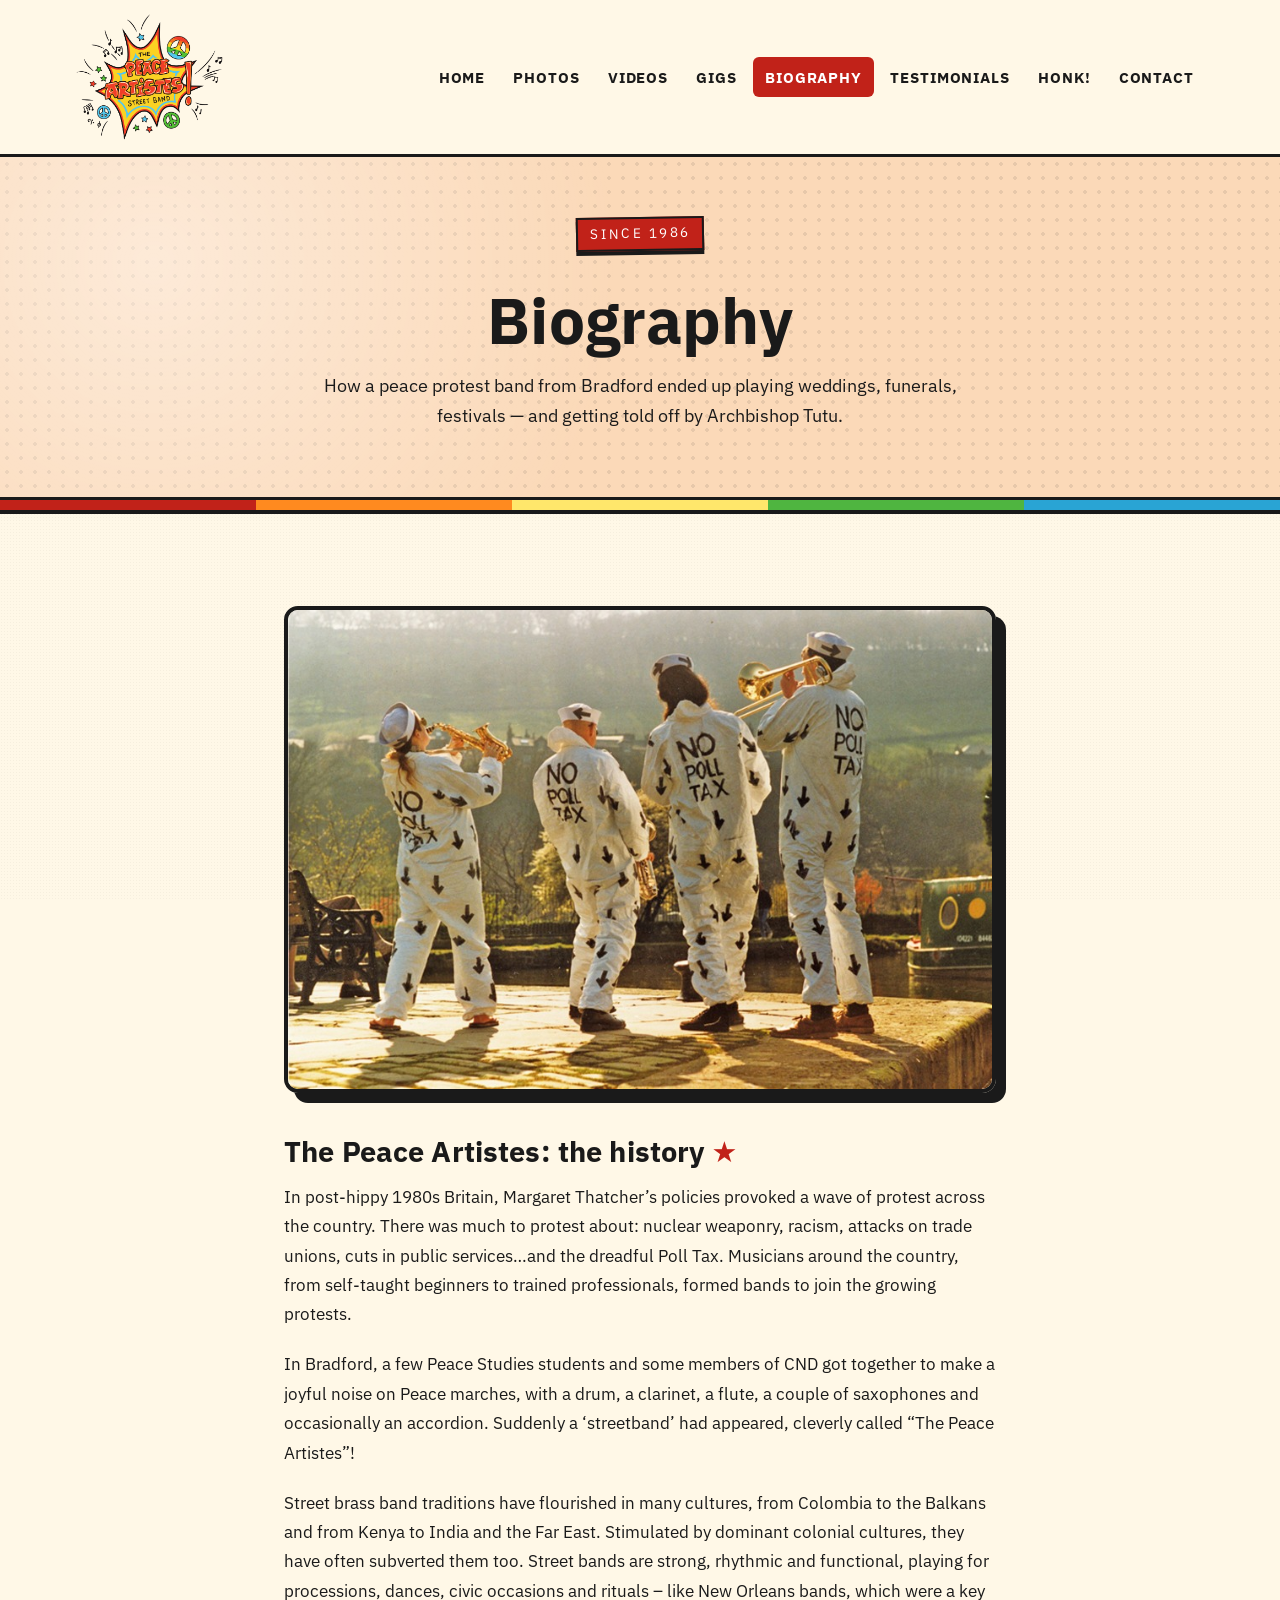
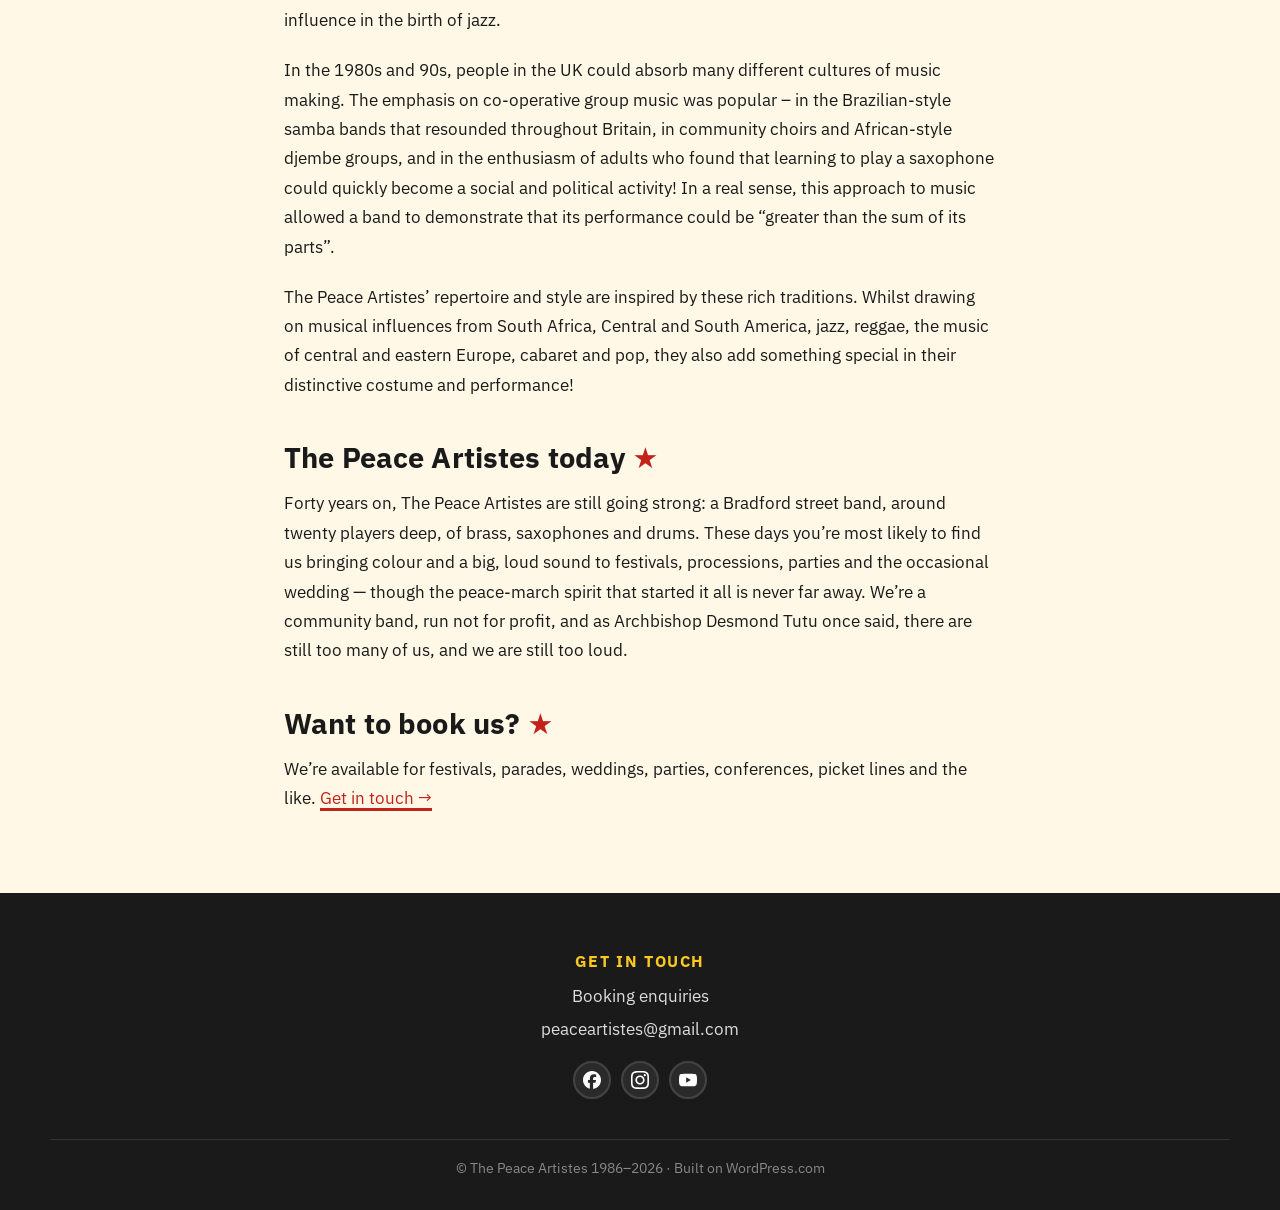
==== commit 72887dbf: "Soften top header colours per page Give each page its own soft header-band colour instead of the bri" ====
--- a/biography.html
+++ b/biography.html
@@ -13,7 +13,7 @@
   <link rel="apple-touch-icon" href="assets/favicon-180.png">
   <link rel="stylesheet" href="styles.css">
 </head>
-<body>
+<body class="page-biography">
 
 <a class="skip-link" href="#main">Skip to main content</a>
 
@@ -97,6 +97,7 @@
   </div>
 </footer>
 <script>document.getElementById('yr').textContent = new Date().getFullYear();</script>
+<script src="app.js"></script>
 
 </body>
 </html>
--- a/styles.css
+++ b/styles.css
@@ -692,6 +692,71 @@
   display: flex; align-items: center; justify-content: center;
   padding-left: 8px;
 }
+
+/* Real video embeds (YouTube) */
+.video-embeds { display: grid; grid-template-columns: 1fr 1fr; gap: 32px; margin-top: 36px; }
+.video-embed { margin: 0; }
+.video-embed .embed {
+  position: relative;
+  aspect-ratio: 16/9;
+  border: 4px solid var(--pa-ink);
+  border-radius: var(--r-lg);
+  box-shadow: 10px 10px 0 var(--pa-ink);
+  overflow: hidden;
+  background: #000;
+}
+.video-embed .embed iframe { position: absolute; inset: 0; width: 100%; height: 100%; border: 0; }
+.video-embed figcaption { margin-top: 14px; font-family: var(--font-display); font-weight: 600; font-size: 1.05rem; }
+@media (max-width: 760px) { .video-embeds { grid-template-columns: 1fr; } }
+
+/* Click-to-expand lightbox for gallery photos */
+.photo-grid img,
+.about__photos img,
+.bio-article figure img { cursor: zoom-in; }
+.lightbox {
+  position: fixed;
+  inset: 0;
+  z-index: 1000;
+  display: none;
+  align-items: center;
+  justify-content: center;
+  flex-direction: column;
+  padding: 28px;
+  background: rgba(26, 26, 26, 0.92);
+}
+.lightbox.is-open { display: flex; }
+.lightbox img {
+  max-width: min(1100px, 92vw);
+  max-height: 78vh;
+  width: auto;
+  height: auto;
+  object-fit: contain;
+  border: 4px solid var(--pa-paper);
+  border-radius: var(--r-md);
+  box-shadow: 0 12px 48px rgba(0, 0, 0, 0.5);
+}
+.lightbox figcaption {
+  color: #fff;
+  margin-top: 16px;
+  max-width: 820px;
+  text-align: center;
+  font-size: 1rem;
+  line-height: 1.5;
+}
+.lightbox__close {
+  position: absolute;
+  top: 18px; right: 22px;
+  width: 46px; height: 46px;
+  background: var(--pa-yellow);
+  color: var(--pa-ink);
+  border: 3px solid var(--pa-ink);
+  border-radius: 50%;
+  font-size: 1.5rem;
+  line-height: 1;
+  cursor: pointer;
+  box-shadow: var(--shadow-card-sm);
+}
+.lightbox__close:hover { background: var(--pa-yellow-2); }
 
 /* ---------- Gigs page ------------------------------------------------ */
 .gig-list { display: grid; grid-template-columns: 1fr; gap: 16px; margin-top: 24px; }
@@ -1033,3 +1098,14 @@
   .eyebrow,
   .about__badge { transform: none !important; }
 }
+
+/* ---------- per-page header colours ----------------------------------
+   Softer, page-specific colours for the top header band only. Scoped to a
+   body class so nothing else (nav, content, footer, HONK!) is affected.
+   Contact keeps the default brand yellow; HONK! keeps its own dark hero. */
+.page-home        .hero      { background: #FBEFD0; } /* cream  */
+.page-photos      .page-hero { background: #BFE3F2; } /* sky    */
+.page-videos      .page-hero { background: #F6CBC4; } /* blush  */
+.page-gigs        .page-hero { background: #C7E7BD; } /* sage   */
+.page-biography   .page-hero { background: #FBD9B8; } /* peach  */
+.page-testimonials .page-hero{ background: #DCD0F0; } /* lilac  */
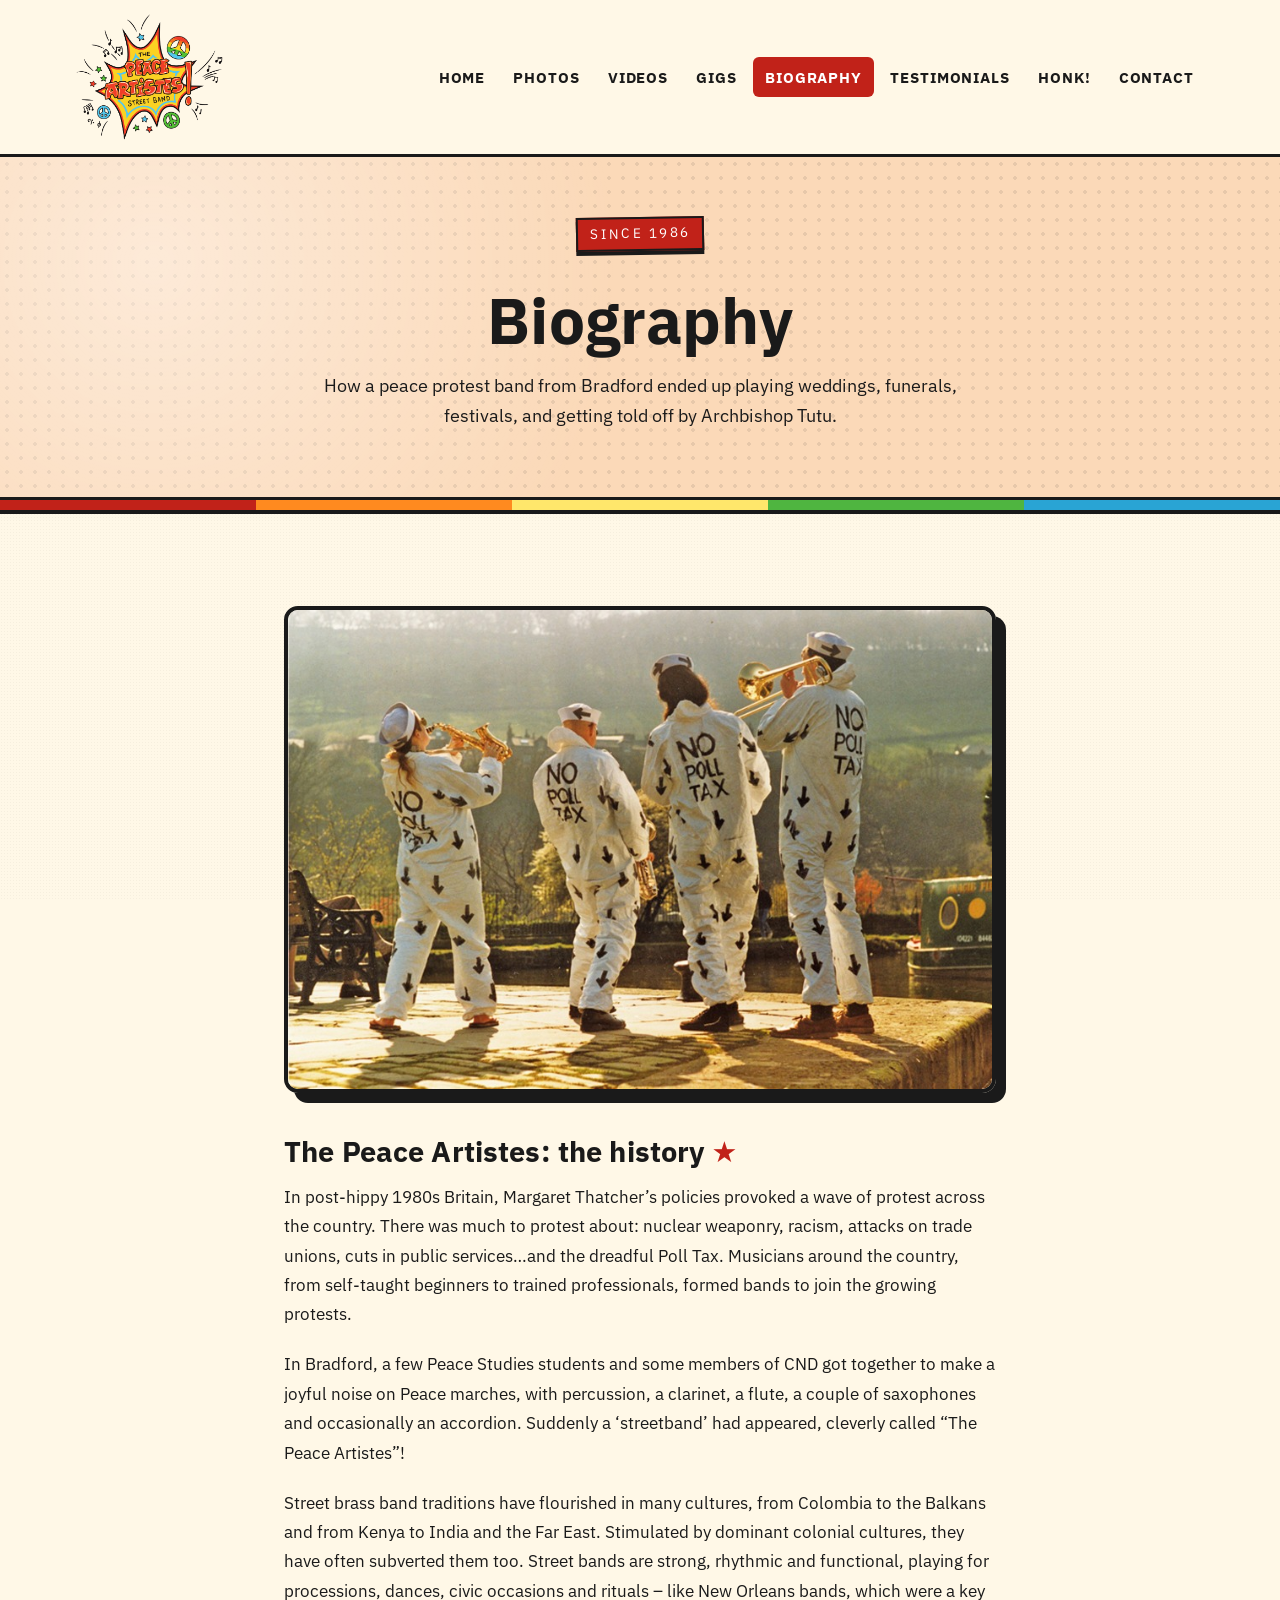
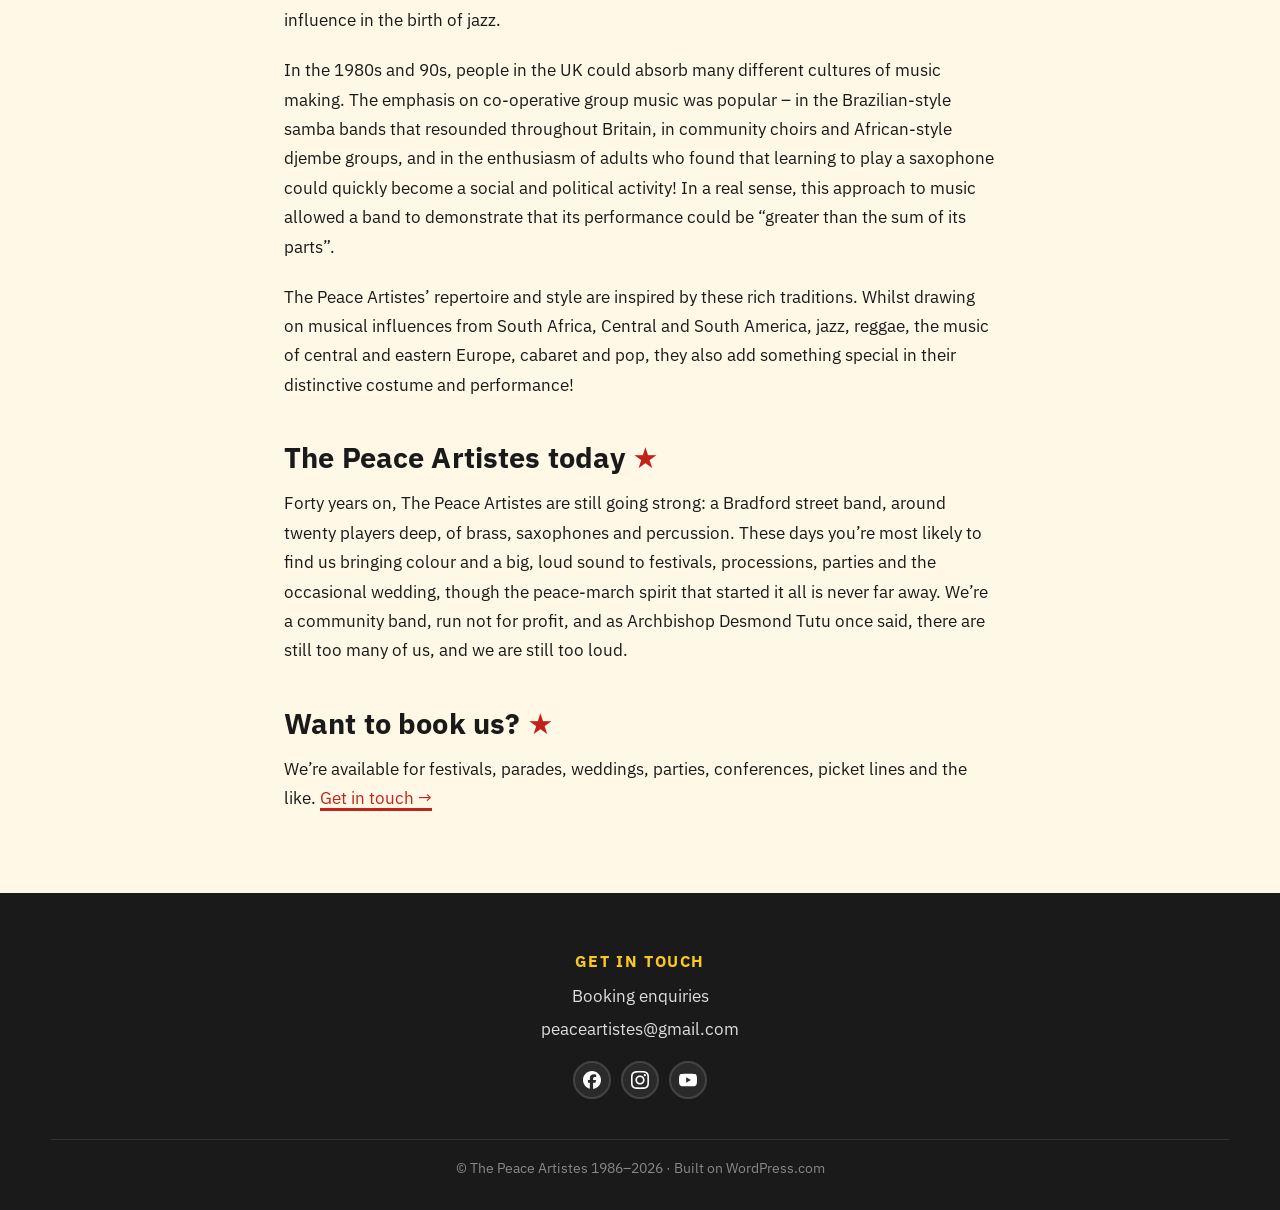
==== commit 6337c98a: "Remove all em dashes; replace "drums" with "percussion" - Rewrite every em dash in context (colons, " ====
--- a/biography.html
+++ b/biography.html
@@ -3,8 +3,8 @@
 <head>
   <meta charset="utf-8">
   <meta name="viewport" content="width=device-width, initial-scale=1">
-  <title>Biography — The Peace Artistes</title>
-  <meta name="description" content="The story of The Peace Artistes — a Bradford street band born out of 1980s CND marches and still going loud.">
+  <title>Biography · The Peace Artistes</title>
+  <meta name="description" content="The story of The Peace Artistes: a Bradford street band born out of 1980s CND marches and still going loud.">
   <link rel="preconnect" href="https://fonts.googleapis.com">
   <link rel="preconnect" href="https://fonts.gstatic.com" crossorigin>
   <link href="https://fonts.googleapis.com/css2?family=IBM+Plex+Sans:wght@400;500;600;700&display=swap" rel="stylesheet">
@@ -19,7 +19,7 @@
 
 <header class="site-header">
   <div class="container">
-    <a class="site-logo" href="index.html" aria-label="The Peace Artistes — Home">
+    <a class="site-logo" href="index.html" aria-label="The Peace Artistes, Home">
       <img src="assets/logo-colour-transparent.png" alt="The Peace Artistes Street Band">
     </a>
     <button class="nav-toggle" type="button" aria-controls="primary-nav" aria-expanded="false" aria-label="Toggle navigation menu" onclick="(function(b){var n=document.getElementById('primary-nav');var open=n.classList.toggle('is-open');b.setAttribute('aria-expanded', open?'true':'false');})(this)"><span aria-hidden="true">&#9776;</span></button>
@@ -44,21 +44,21 @@
     <div class="container">
       <span class="eyebrow">Since 1986</span>
       <h1>Biography</h1>
-      <p class="lead">How a peace protest band from Bradford ended up playing weddings, funerals, festivals — and getting told off by Archbishop Tutu.</p>
+      <p class="lead">How a peace protest band from Bradford ended up playing weddings, funerals, festivals, and getting told off by Archbishop Tutu.</p>
     </div>
   </section>
 
   <article class="bio-article">
 
     <figure>
-      <img src="assets/history-poll-tax.jpg" alt="The Peace Artistes in their early years — band members in white boilersuits painted with ‘NO POLL TAX’ and arrows, playing brass on a Yorkshire hillside">
+      <img src="assets/history-poll-tax.jpg" alt="The Peace Artistes in their early years: band members in white boilersuits painted with ‘NO POLL TAX’ and arrows, playing brass on a Yorkshire hillside">
     </figure>
 
     <h2>The Peace Artistes: the history <span class="star">&#9733;</span></h2>
 
     <p>In post-hippy 1980s Britain, Margaret Thatcher’s policies provoked a wave of protest across the country. There was much to protest about: nuclear weaponry, racism, attacks on trade unions, cuts in public services…and the dreadful Poll Tax. Musicians around the country, from self-taught beginners to trained professionals, formed bands to join the growing protests.</p>
 
-    <p>In Bradford, a few Peace Studies students and some members of CND got together to make a joyful noise on Peace marches, with a drum, a clarinet, a flute, a couple of saxophones and occasionally an accordion. Suddenly a ‘streetband’ had appeared, cleverly called “The Peace Artistes”!</p>
+    <p>In Bradford, a few Peace Studies students and some members of CND got together to make a joyful noise on Peace marches, with percussion, a clarinet, a flute, a couple of saxophones and occasionally an accordion. Suddenly a ‘streetband’ had appeared, cleverly called “The Peace Artistes”!</p>
 
     <p>Street brass band traditions have flourished in many cultures, from Colombia to the Balkans and from Kenya to India and the Far East. Stimulated by dominant colonial cultures, they have often subverted them too. Street bands are strong, rhythmic and functional, playing for processions, dances, civic occasions and rituals – like New Orleans bands, which were a key influence in the birth of jazz.</p>
 
@@ -67,7 +67,7 @@
     <p>The Peace Artistes’ repertoire and style are inspired by these rich traditions. Whilst drawing on musical influences from South Africa, Central and South America, jazz, reggae, the music of central and eastern Europe, cabaret and pop, they also add something special in their distinctive costume and performance!</p>
 
     <h2>The Peace Artistes today <span class="star">&#9733;</span></h2>
-    <p>Forty years on, The Peace Artistes are still going strong: a Bradford street band, around twenty players deep, of brass, saxophones and drums. These days you’re most likely to find us bringing colour and a big, loud sound to festivals, processions, parties and the occasional wedding — though the peace-march spirit that started it all is never far away. We’re a community band, run not for profit, and as Archbishop Desmond Tutu once said, there are still too many of us, and we are still too loud.</p>
+    <p>Forty years on, The Peace Artistes are still going strong: a Bradford street band, around twenty players deep, of brass, saxophones and percussion. These days you’re most likely to find us bringing colour and a big, loud sound to festivals, processions, parties and the occasional wedding, though the peace-march spirit that started it all is never far away. We’re a community band, run not for profit, and as Archbishop Desmond Tutu once said, there are still too many of us, and we are still too loud.</p>
 
     <h2>Want to book us? <span class="star">&#9733;</span></h2>
     <p>We’re available for festivals, parades, weddings, parties, conferences, picket lines and the like. <a href="contact.html">Get in touch &rarr;</a></p>
@@ -79,7 +79,7 @@
 <footer class="site-footer">
   <div class="container">
     <div>
-      <h4>Get in touch</h4>
+      <h2>Get in touch</h2>
       <ul>
         <li><a href="contact.html">Booking enquiries</a></li>
 
--- a/styles.css
+++ b/styles.css
@@ -1,5 +1,5 @@
 /* =====================================================================
-   The Peace Artistes — draft redesign stylesheet
+   The Peace Artistes - draft redesign stylesheet
    Palette derived from the new logo. Comic/poster aesthetic.
    Edit freely; everything is plain CSS, no build step needed.
    ===================================================================== */
@@ -7,32 +7,33 @@
 :root {
   /* Brand palette pulled from the new logo.
      Two reds: bright accent (#E63027) for borders, badges, icons; deep red
-     (#C12219) for any surface that holds body text — meets WCAG AA. */
+     (#C12219) for any surface that holds body text - meets WCAG AA. */
   --pa-yellow:  #FBC81F;
   --pa-yellow-2:#FFE76B;     /* lighter yellow for hover/tints */
-  --pa-red:     #E63027;     /* bright accent red — DO NOT use as bg with white body text */
-  --pa-red-deep:#C12219;     /* deeper red — passes AA against white & yellow */
-  --pa-blue:    #29A4D4;     /* bright blue — use with INK text only */
+  --pa-red:     #E63027;     /* bright accent red - DO NOT use as bg with white body text */
+  --pa-red-deep:#C12219;     /* deeper red - passes AA against white & yellow */
+  --pa-red-darker:#8A160F;   /* darkest red - hover states; ~9:1 on paper, ~9.5:1 with white */
+  --pa-blue:    #29A4D4;     /* bright blue - use with INK text only */
   --pa-green:   #4FB540;
   --pa-ink:     #1A1A1A;     /* near-black for body text + outlines */
   --pa-paper:   #FFF8E7;     /* warm off-white background */
   --pa-white:   #FFFFFF;
 
-  /* Theme tokens — these change in dark mode. Use these for body bg,
+  /* Theme tokens - these change in dark mode. Use these for body bg,
      body text, paper-bg sections, card surfaces, and "subtle" link colour.
      The bright brand sections (yellow hero, red quote, blue video, black gigs)
-     do NOT use these tokens — they stay vibrant in both modes. */
+     do NOT use these tokens - they stay vibrant in both modes. */
   --pa-bg:        var(--pa-paper);
   --pa-bg-soft:   var(--pa-paper);     /* card surface on paper sections */
   --pa-text:      var(--pa-ink);
   --pa-text-soft: rgba(26,26,26,0.7);  /* dim text on paper */
   --pa-link:      var(--pa-red-deep);
-  --pa-link-hov:  var(--pa-red);
+  --pa-link-hov:  var(--pa-red-darker); /* darken links on hover - keeps feedback & passes AA (bright red was 4.1:1) */
   --pa-border:    var(--pa-ink);
   --pa-form-bg:   #FFFFFF;
   --pa-grain:     rgba(0,0,0,0.035);   /* the body::before paper grain */
 
-  /* Type — IBM Plex Sans matches the original peaceartistes.com (Maywood theme).
+  /* Type - IBM Plex Sans matches the original peaceartistes.com (Maywood theme).
      One family for both body and headings; we lean on weight (400 vs 700) for hierarchy. */
   --font-display: "IBM Plex Sans", system-ui, -apple-system, "Segoe UI", Helvetica, Arial, sans-serif;
   --font-body:    "IBM Plex Sans", system-ui, -apple-system, "Segoe UI", Helvetica, Arial, sans-serif;
@@ -119,7 +120,7 @@
 .eyebrow + h3 { margin-top: 0; }
 .section-head .eyebrow { margin-bottom: 14px; }
 
-/* Stickers sitting on a yellow band (hero / page-hero) need contrast —
+/* Stickers sitting on a yellow band (hero / page-hero) need contrast -
    yellow-on-yellow reads poorly, so switch them to deep red with white text. */
 .hero .eyebrow,
 .page-hero .eyebrow { background: var(--pa-red-deep); color: #fff; }
@@ -156,7 +157,7 @@
 .btn:active { transform: translate(0,2px); box-shadow: 0 2px 0 var(--pa-ink); }
 
 .btn--red    { background: var(--pa-red-deep); color: #fff; }
-.btn--red:hover { background: var(--pa-red); color: #fff; }
+.btn--red:hover { background: var(--pa-red-darker); color: #fff; } /* darken on hover; bright red gave 4.36:1 with white */
 .btn--blue   { background: var(--pa-blue);  color: var(--pa-ink); }
 .btn--white  { background: #fff; }
 .btn--ghost  { background: transparent; }
@@ -185,7 +186,7 @@
 .site-logo img { display: block; height: 130px; width: auto; }
 @media (max-width: 880px) { .site-logo img { height: 80px; } }
 
-/* (unused — kept for the dark-mode wordmark text variant if ever re-enabled) */
+/* (unused - kept for the dark-mode wordmark text variant if ever re-enabled) */
 .site-logo .wordmark {
   display: inline-flex;
   flex-direction: column;
@@ -522,11 +523,12 @@
 .site-footer > .container { display: flex; flex-direction: column; align-items: center; text-align: center; gap: 12px; }
 .site-footer > .container .socials { justify-content: center; }
 .site-footer .legal { display: block; }
-.site-footer h4 {
+.site-footer h2 { /* footer landmark heading (was h4 - promoted to avoid skipped heading levels) */
   color: var(--pa-yellow);
   font-family: var(--font-display);
   font-size: 1rem; letter-spacing: .1em; text-transform: uppercase;
   margin-bottom: 12px;
+  line-height: 1.1;
 }
 .site-footer ul { list-style: none; margin: 0; padding: 0; }
 .site-footer li { margin-bottom: 6px; }
@@ -558,7 +560,7 @@
 }
 
 /* =====================================================================
-   Inner-page layout — shared by Photos, Videos, Gigs, Bio, Testimonials,
+   Inner-page layout - shared by Photos, Videos, Gigs, Bio, Testimonials,
    Contact, HONK! pages.
    ===================================================================== */
 
@@ -967,7 +969,7 @@
 .contact-form input:focus,
 .contact-form textarea:focus,
 .contact-form select:focus {
-  outline: 3px solid var(--pa-blue);
+  outline: 3px solid var(--pa-ink); /* ink (16:1) meets WCAG 1.4.11 focus contrast; blue was ~2.8:1 */
   outline-offset: 2px;
 }
 .contact-form textarea { min-height: 140px; resize: vertical; }
@@ -980,7 +982,7 @@
   border: 3px solid var(--pa-ink);
   box-shadow: var(--shadow-card);
 }
-.contact-aside h3 { color: var(--pa-yellow); }
+.contact-aside h2 { color: var(--pa-yellow); font-size: 1.4rem; } /* was h3 - promoted so Contact doesn't skip from h1 to h3 */
 .contact-aside ul { list-style: none; margin: 0 0 18px; padding: 0; }
 .contact-aside li { margin-bottom: 10px; line-height: 1.4; }
 .contact-aside a { color: #fff; }
@@ -1012,7 +1014,7 @@
 .honk-banner > * { position: relative; z-index: 1; }
 .honk-banner h3 { color: var(--pa-yellow); font-size: 2rem; margin: 0 0 12px; }
 
-/* HONK! hero — two-column with iconic stage shot left, intro right */
+/* HONK! hero - two-column with iconic stage shot left, intro right */
 .honk-hero {
   background: var(--pa-ink);
   color: #fff;
@@ -1061,7 +1063,7 @@
   border: 0;
 }
 
-/* Skip link — invisible until focused, then pops above the header */
+/* Skip link - invisible until focused, then pops above the header */
 .skip-link {
   position: absolute;
   left: 12px; top: 12px;
